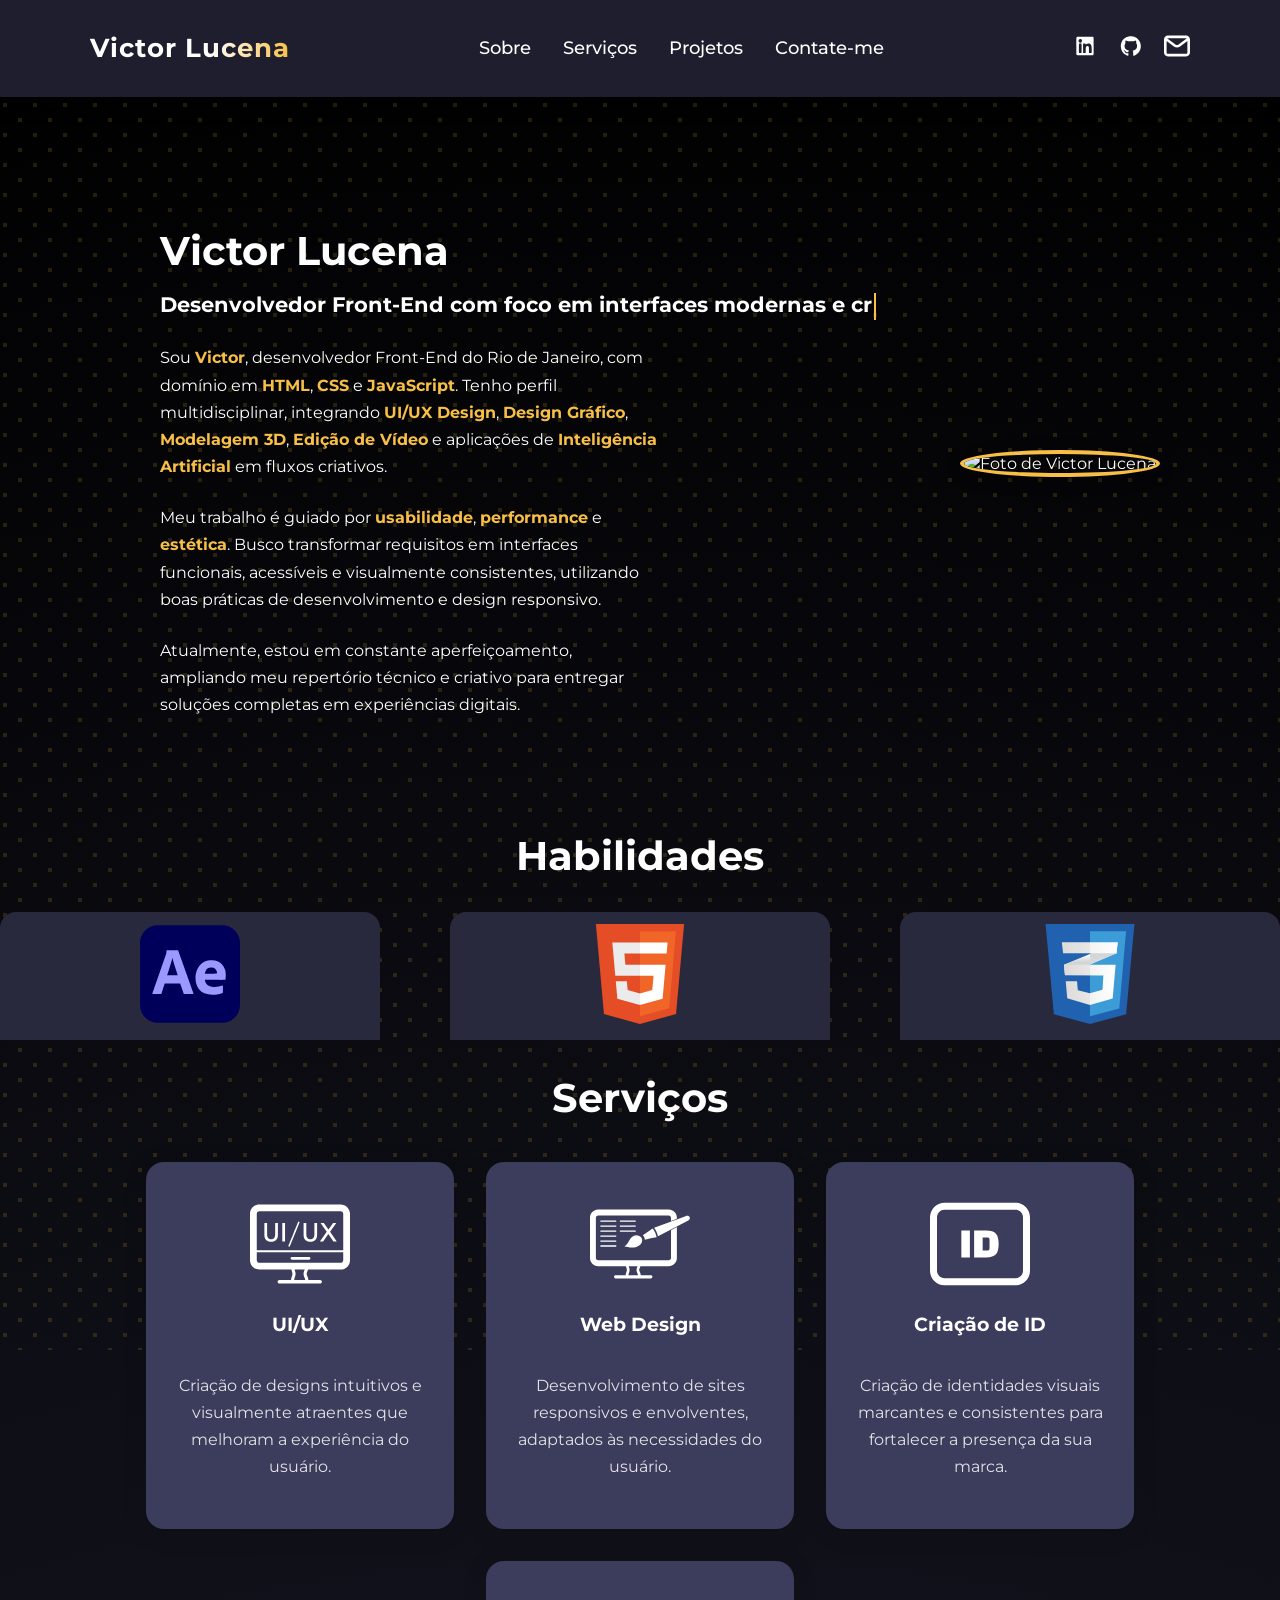
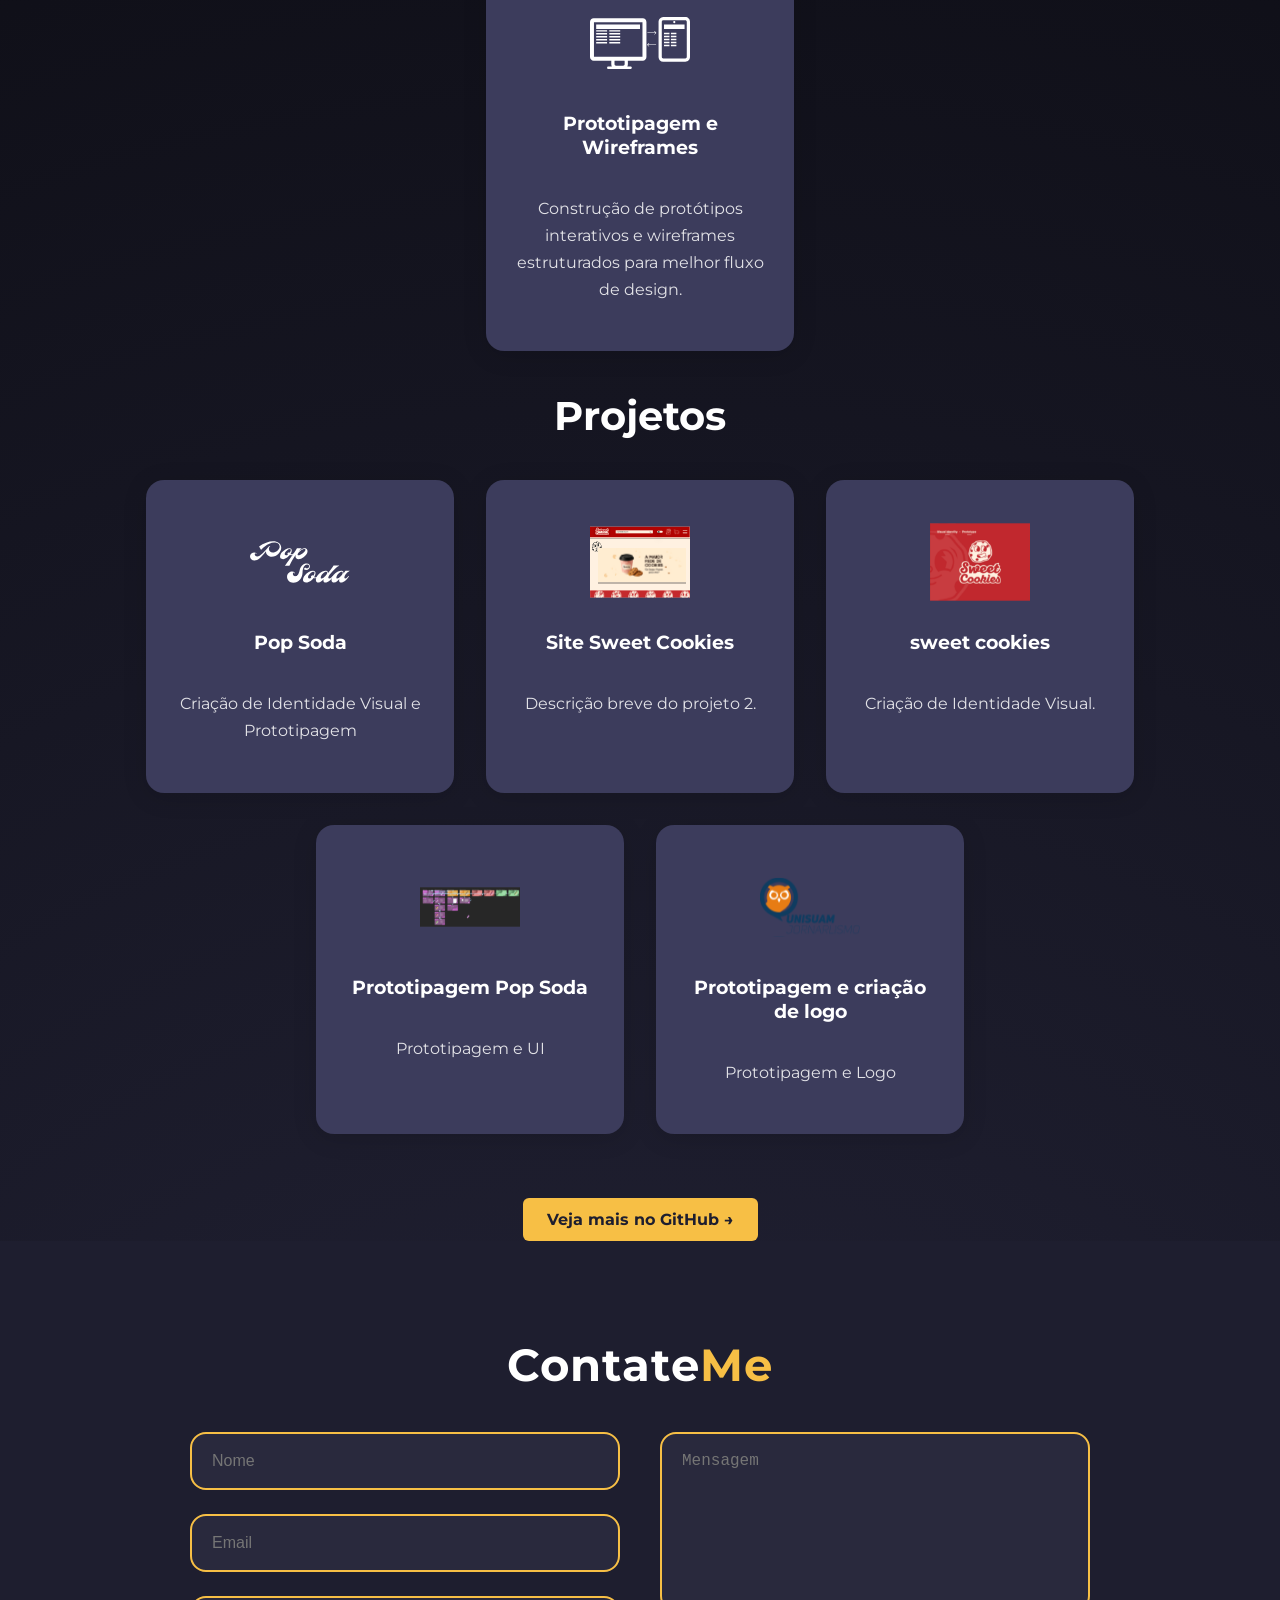
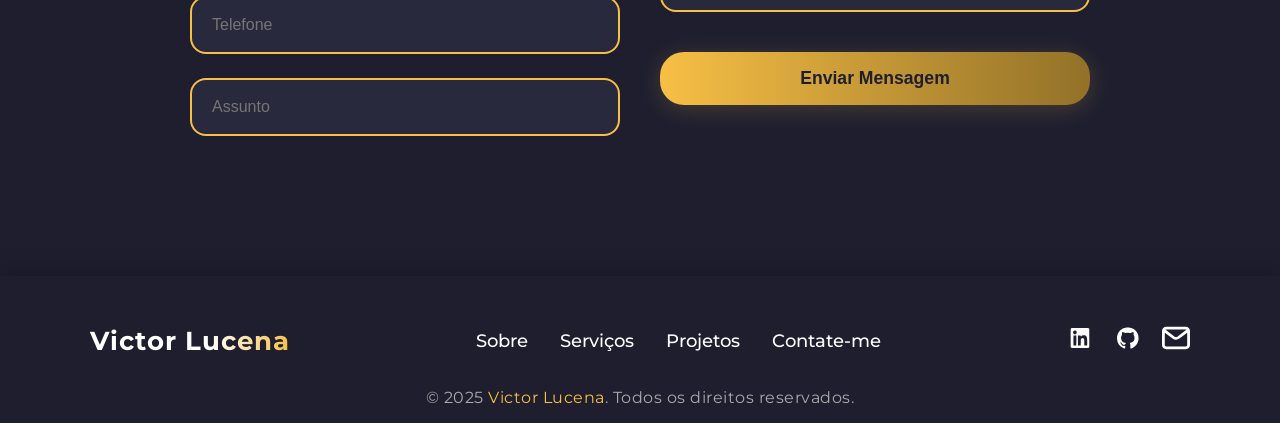
==== index.html @ c68ccd39 "Update index.html" ====
<!DOCTYPE html>
<html lang="pt-br">
<head>
    <meta charset="UTF-8">
    <meta name="viewport" content="width=device-width, initial-scale=1.0">
    <title>Portfólio</title>
    <link rel="stylesheet" href="./Css/style.css">
    <link rel="stylesheet" href="https://cdn.jsdelivr.net/npm/swiper@11/swiper-bundle.min.css"/>
    <script src="./Javascript/script.js" defer></script>
    <link href="https://fonts.googleapis.com/css2?family=Montserrat:wght@400;700&display=swap" rel="stylesheet">
</head>
<body>
    <!-- Header -->
<header class="header">
  <div class="header-container">
    <div class="header-logo">
      <span>Victor Lucena</span>
    </div>
    <nav class="header-nav">
      <a href="#intro">Sobre</a>
      <a href="#servicos">Serviços</a>
      <a href="#projetos">Projetos</a>
      <a href="#contato">Contate-me</a>
    </nav>
    <div class="header-social">
      <a href="https://www.linkedin.com/" target="_blank" aria-label="LinkedIn">
        <img src="./Img/social/linkedin.svg" alt="LinkedIn" />
      </a>
      <a href="https://github.com/" target="_blank" aria-label="GitHub">
        <img src="./Img/social/github.svg" alt="GitHub" />
      </a>
      <a href="mailto:victorlucena34@gmail.com" aria-label="E-mail">
        <img src="./Img/social/email.svg" alt="E-mail" />
      </a>
    </div>
  </div>
</header>
    <center>
    <section id="intro" class="intro">
      <div class="intro-text">
        <h1>Victor Lucena</h1>
        <h2 id="subtitle"><span id="typed"></span><span class="cursor"></span></h2>
        <p>
          Sou <strong>Victor</strong>, desenvolvedor Front-End do Rio de Janeiro, com domínio em <strong>HTML</strong>, <strong>CSS</strong> e <strong>JavaScript</strong>. Tenho perfil multidisciplinar, integrando
          <strong>UI/UX Design</strong>, <strong>Design Gráfico</strong>, <strong>Modelagem 3D</strong>, <strong>Edição de Vídeo</strong> e aplicações de <strong>Inteligência Artificial</strong> em fluxos criativos.
        </p>
        <p>
          Meu trabalho é guiado por <strong>usabilidade</strong>, <strong>performance</strong> e <strong>estética</strong>. Busco transformar requisitos em interfaces funcionais, acessíveis e visualmente consistentes, utilizando
          boas práticas de desenvolvimento e design responsivo.
        </p>
        <p>
          Atualmente, estou em constante aperfeiçoamento, ampliando meu repertório técnico e criativo para entregar soluções completas em experiências digitais.
        </p>
      </div>
      <div class="intro-photo">
        <img src="./Img/Victor.png" alt="Foto de Victor Lucena">
      </div>
    </center>
    <section class="habilidades">
      <center><h1>Habilidades</h1></center>
      <div class="swiper habilidades-swiper">
        <div class="swiper-wrapper">
          <div class="swiper-slide">
            <img src="./Img/swiper/html-icon.svg" alt="HTML" width="100" height="100">
            <p>HTML</p>
          </div>
          <div class="swiper-slide">
            <img src="./Img/swiper/css-icon.svg" alt="CSS" width="100" height="100">
            <p>CSS</p>
          </div>
          <div class="swiper-slide">
            <img src="./Img/swiper/javascript-programming-language-icon.svg" alt="JavaScript" width="100" height="100">
            <p>JavaScript</p>
          </div>
          <div class="swiper-slide">
            <img src="./Img/swiper/adobe-photoshop-icon.svg" alt="Photoshop" width="100" height="100">
            <p>Photoshop</p>
          </div>
          <div class="swiper-slide">
            <img src="./Img/swiper/figma-icon.svg" alt="Figma" width="100" height="100">
            <p>Figma</p>
          </div>
          <div class="swiper-slide">
            <img src="./Img/swiper/adobe-illustrator-icon.svg" alt="Illustrator" width="100" height="100">
            <p>Illustrator</p>
          </div>
          <div class="swiper-slide">
            <img src="./Img/swiper/adobe-after-effects-icon.svg" alt="After Effects" width="100" height="100">
            <p>After Effects</p>
          </div>
        </div>
      </div>
    </section>
    <section id="servicos" class="swiper-servicos">
      <center><h1>Serviços</h1></center>
      <div class="servicos-cards">
        <div class="servico-card">
          <img src="./Img/cards/Union.svg" alt="UI/UX">
          <h3>UI/UX</h3>
          <p>Criação de designs intuitivos e visualmente atraentes que melhoram a experiência do usuário.</p>
        </div>
        <div class="servico-card">
          <img src="./Img/cards/web.svg" alt="Web Design">
          <h3>Web Design</h3>
          <p>Desenvolvimento de sites responsivos e envolventes, adaptados às necessidades do usuário.</p>
        </div>
        <div class="servico-card">
          <img src="./Img/cards/ID.svg" alt="App Design">
          <h3>Criação de ID</h3>
          <p>Criação de identidades visuais marcantes e consistentes para fortalecer a presença da sua marca. </p>
        </div>
        <div class="servico-card">
          <img src="./Img/cards/proto.svg" alt="Prototyping & Wireframing">
          <h3>Prototipagem e Wireframes</h3>
          <p>Construção de protótipos interativos e wireframes estruturados para melhor fluxo de design.</p>
        </div>
      </div>
    </section>

    <section id="projetos" class="projetos">
  <center><h1>Projetos</h1></center>
  <div class="servicos-cards">
    <div class="servico-card" onclick="abrirModal('Pop Soda', './Img/projetos/sodapop.png', 'Projeto de criação de Identidade Visual e Prototipagem para a marca Pop Soda. Mais detalhes sobre o processo criativo, ferramentas utilizadas e resultados.')">
      <img src="./Img/projetos/PopSodaLogo.svg" alt="Pop Soda Logo">
      <h3>Pop Soda</h3>
      <p>Criação de Identidade Visual e Prototipagem</p>
    </div>
    <div class="servico-card" onclick="abrirModal('Site Sweet Cookies', './Img/projetos/site.png','Desenvolvimento do site Sweet Cookies, focado em experiência do usuário e design responsivo. Inclui detalhes sobre o layout, cores e funcionalidades.')">
      <img src="./Img/projetos/sweetsitee.svg" alt="Projeto 2">
      <h3>Site Sweet Cookies</h3>
      <p>Descrição breve do projeto 2.</p>
    </div>
    <div class="servico-card" onclick="abrirModal('Sweet Cookies', './Img/projetos/sweetcookies.png', 'Criação de Identidade Visual para a marca Sweet Cookies, explorando tipografia, paleta de cores e elementos gráficos exclusivos.')">
      <img src="./Img/projetos/sweetcookies 12.svg" alt="Projeto 3">
      <h3>sweet cookies</h3>
      <p>Criação de Identidade Visual.</p>
    </div>
    <div class="servico-card" onclick="abrirModal('Prototipagem Pop Soda', './Img/projetos/prototipagem.png', 'Prototipagem e UI para o projeto Pop Soda, com foco em usabilidade e testes de interface.')">
      <img src="./Img/projetos/prototipagem1.svg" alt="Projeto 4">
      <h3>Prototipagem Pop Soda</h3>
      <p>Prototipagem e UI</p>
    </div>
    <div class="servico-card" onclick="abrirModal('Prototipagem e criação de logo', 'Img/projetos/logouni.svg', 'Prototipagem e criação de logo para o projeto Portal fonte, com foco em usabilidade e logo para a faculdade.')">
      <img src="./Img/projetos/logouni.svg" alt="Projeto 4">
      <h3>Prototipagem e criação de logo</h3>
      <p>Prototipagem e Logo</p>
    </div>
  </div>

</section>
 <center>
    <a href="https://github.com/LucenaVicc" target="_blank" class="veja-mais">Veja mais no GitHub →</a>
  </center>
</section>

<!-- Modal de Detalhes do Projeto -->
<div id="modalProjeto" class="modal" style="display:none;">
  <div class="modal-content">
    <span class="close" onclick="fecharModal()">&times;</span>
    <h2 id="modalTitulo"></h2>
    <img id="modalImg" src="" alt="" style="max-width:100%; margin-bottom: 16px;">
    <p id="modalDescricao"></p>
  </div>
</div>

<!-- Área de Contato -->
<section id="contato" class="contato-section">
  <h1><span style="color:#fff;">Contate</span><span style="color:#F7BF45;">Me</span></h1>

  <form
    class="contato-form"
    id="formContato"
    action="https://formsubmit.co/victorlucena34@gmail.com"
    method="POST"
  >
    <input type="hidden" name="_captcha" value="false">

    <div class="contato-col">
      <input type="text" name="nome" placeholder="Nome" required>
      <input type="email" name="email" placeholder="Email" required>
      <input type="tel" name="telefone" placeholder="Telefone">
      <input type="text" name="assunto" placeholder="Assunto">
    </div>

    <div class="contato-col">
      <textarea name="mensagem" placeholder="Mensagem" required></textarea>
      <button type="submit" id="botaoEnviar">Enviar Mensagem</button>
    </div>

    <!-- Mensagem visual -->
    <p id="mensagemStatus" style="display:none; font-weight:bold; margin-top:10px;"></p>
  </form>
</section>

<script>
  const form = document.getElementById("formContato");
  const botao = document.getElementById("botaoEnviar");
  const status = document.getElementById("mensagemStatus");

  form.addEventListener("submit", function (e) {
    e.preventDefault();

    botao.disabled = true;
    botao.textContent = "Enviando...";

    const data = new FormData(form);

    fetch("https://formsubmit.co/ajax/victorlucena34@gmail.com", {
      method: "POST",
      body: data
    })
    .then(response => {
      if (response.ok) {
        form.reset();
        status.textContent = "✅ Mensagem enviada com sucesso!";
        status.style.color = "#4CAF50"; // verde
      } else {
        status.textContent = "❌ Erro ao enviar. Tente novamente.";
        status.style.color = "red";
      }

      status.style.display = "block";
      botao.textContent = "Enviar Mensagem";
      botao.disabled = false;

      // Oculta depois de 4 segundos
      setTimeout(() => {
        status.style.display = "none";
      }, 4000);
    })
    .catch(error => {
      status.textContent = "❌ Erro de conexão. Tente novamente.";
      status.style.color = "red";
      status.style.display = "block";
      botao.textContent = "Enviar Mensagem";
      botao.disabled = false;

      setTimeout(() => {
        status.style.display = "none";
      }, 4000);
    });
  });
</script>

<!-- Footer -->
<footer class="footer">
  <div class="footer-container">
    <div class="footer-logo">
      <span>Victor Lucena</span>
    </div>
    <nav class="footer-nav">
      <a href="#sobre">Sobre</a>
      <a href="#servicos">Serviços</a>
      <a href="#projetos">Projetos</a>
      <a href="#contato">Contate-me</a>
    </nav>
    <div class="footer-social">
      <a href="https://www.linkedin.com/" target="_blank" aria-label="LinkedIn">
        <img src="./Img/social/linkedin.svg" alt="LinkedIn" />
      </a>
      <a href="https://github.com/" target="_blank" aria-label="GitHub">
        <img src="./Img/social/github.svg" alt="GitHub" />
      </a>
      <a href="mailto:victorlucena34@gmail.com" aria-label="E-mail">
        <img src="./Img/social/email.svg" alt="E-mail" />
      </a>
    </div>
  </div>
  <div class="footer-copy">
    &copy; 2025 <span style="color:#F7BF45;">Victor Lucena</span>. Todos os direitos reservados.
  </div>
</footer>

<script src="https://cdn.jsdelivr.net/npm/swiper@11/swiper-bundle.min.js"></script>
<script src="./Javascript/script.js"></script>
</body>
</html>
---- Css/style.css ----
body {
  margin: 0;
  font-family: 'Montserrat', Arial, sans-serif;
  color: #fff;
  background: radial-gradient(circle at bottom, #1E1E2F 20%, #000000 100%);

}
body::before {
  content: "";
  position: fixed;
  top: -50%;
  left: -50%;
  width: 200%;
  height: 200%;
  background:
    radial-gradient(circle, #F7BF45 10%, transparent 11%) 0 0,
    radial-gradient(circle, #F7BF45 10%, transparent 11%) 15px 15px;
  background-size: 30px 30px;
  opacity: 0.15;
  animation: halftoneMove 2s linear infinite;
  pointer-events: 100%;
  z-index: -5;
}

@keyframes halftoneMove {
  0% {
    background-position: 0 0, 15px 15px;
  }
  100% {
    background-position: 30px 30px, 45px 45px;
  }
}



/* Header */
.header {
  background: #1E1E2F 10%;
  color: #fff;
  padding: 32px 0 34px 0;
  box-shadow: 0 2px 24px #0004;
  font-family: inherit;
  position: sticky;
  top: 0;
  z-index: 100;
}

.header-container {
  max-width: 1100px;
  margin: 0 auto;
  display: flex;
  flex-wrap: wrap;
  align-items: center;
  justify-content: space-between;
  gap: 30px;
  padding: 0 32px;
}

.header-logo span {
  font-size: 1.6rem;
  font-weight: bold;
  letter-spacing: 1px;
  background: linear-gradient(90deg, #fff 60%, #F7BF45 100%);
  -webkit-background-clip: text;
  -webkit-text-fill-color: transparent;
  background-clip: text;
}

.header-nav {
  display: flex;
  gap: 32px;
}

.header-nav a {
  color: #fff;
  text-decoration: none;
  font-size: 1.1rem;
  font-weight: 500;
  transition: color 0.2s;
  position: relative;

}

.header-nav a::after {
  content: '';
  display: block;
  height: 2px;
  width: 0;
  background: #F7BF45;
  transition: width 0.3s;
  position: absolute;
  left: 0;
  bottom: -4px;
}

.header-nav a:hover {
  color: #F7BF45;
}

.header-nav a:hover::after {
  width: 100%;
}

.header-social {
  display: flex;
  gap: 20px;
}

.header-social a img {
  width: 26px;
  height: 26px;
  filter: grayscale(1) brightness(1.5);
  transition: filter 0.2s, transform 0.2s;
}

.header-social a:hover img {
  filter: none;
  transform: scale(1.15);
}

@media (max-width: 700px) {
  .header-container {
    flex-direction: column;
    gap: 18px;
    padding: 0 8px;
  }
  .header-nav {
    gap: 18px;
  }
}

/* NAVBAR */
.navbar {
  display: flex;
  align-items: center;
  justify-content: space-between;
  background: #29293D;
  padding: 16px 32px;
  z-index: 1000;
  box-shadow: 0 2px 4px rgba(0, 0, 0, 0.1);
}

.navbar-logo {
color: #fff;
font-size: 1.5rem;
text-decoration: none;
font-weight: bold;
}

.navbar-links a {
color: #fff;
text-decoration: none;
margin-left: 24px;
font-size: 1rem;
}
/* texto intro */
.intro {
  display: flex;
  align-items: center;
  max-width: 1000px;
  margin: 4rem 0 4rem 0;
  padding: 2rem 0 2rem 40px;
  color: #ffffff;
  text-align: left;
  gap: 200px; /* Aumente o valor para mais distância */ /* Se quiser a imagem à esquerda */
}

.intro-text {
  flex: 2 1 0;
  min-width: 0;
}



@media (max-width: 900px) {
  .intro {
    flex-direction: column;
    align-items: flex-start;
    gap: 24px;
  }
  .intro-photo img {
    width: 180px;
    height: 180px;
  }
}

h1 {
  font-size: 2.5rem;
  margin-bottom: 0.2rem;

}

h2 {
  font-size: 1.3rem;
  color: #ffffff;
  height: auto;
  min-width: 100%;
  white-space: nowrap;
}

p {
  margin-top: 1.5rem;
  line-height: 1.7;
}

strong {
  color: #F7BF45;
}

/* Animação do cursor piscando */
.cursor {
  display: inline-block;
  width: 2px;
  height: 1.3em;
  background: #F7BF45;
  margin-left: 2px;
  animation: blinkCursor 0.7s infinite;
  vertical-align: middle;
  border: none;
}

@keyframes cursor {
  0%, 100% {
    border-color: #F7BF45;
  }
  50% {
    border-color: transparent;
  }
}

/* foto */
.foto {
  display: flex;
  justify-content: center;
  margin-top: 2rem;

}

.intro-photo {
  flex: 0 0 right;
  margin-left: 100px;
  padding: 1000;
}

.intro-photo img {
  width: 400px;
  height: 400px;
  border-radius: 50%;
  border: 4px solid #F7BF45;
  box-shadow: 0 4px 16px rgba(0,0,0,0.3);

}
/* Habilidades Swiper */
.habilidades-swiper {
  height: 10vw;
  width: 100vw;
  margin: 0;
  max-width: none;
  border-radius: 0;
  padding: 0;
}
.swiper-slide {
  background: #29293D;
  color: #ffffff;
  font-size: 1.2rem;
  display: flex;
  flex-direction: column;
  align-items: center;
  justify-content: center;
  border-radius: 16px;
  height: 180px;
  width: 180px;
  gap: 20px;
  box-sizing: 100px;
}

.swiper-slide img {
  display: block;
  margin: 0 auto;
  max-width: 120px;
  max-height: 120px;
}

.swiper-slide p {
  margin: 0;
  font-size: 1.3rem;
  text-align: center;
}

/* Centraliza conteúdo dos slides do Swiper */
.habilidades-swiper .swiper-slide {
  display: flex;
  flex-direction: column;
  align-items: center;
  justify-content: center;
  text-align: center;
  width: 180px;
  height: 180px;
  gap: 20px;
}

.swiper-wrapper {
  transition-timing-function: linear !important;
}

.habilidades h1 {
  text-align: center;
  color: #ffffff;
  font-size: 2.5rem;
  margin-bottom: 2rem;
}

/* Cards de serviços */
.servicos-cards {
  display: flex;
  gap: 32px;
  justify-content: center;
  align-items: stretch;
  margin: 40px 0;
  flex-wrap: wrap;
  cursor: pointer;
}

.servico-card  {
  background: #3C3C5C;
  color: #fff;
  border-radius: 18px;
  padding: 32px 24px;
  width: 260px;
  box-shadow: 0 4px 24px #0002;
  text-align: center;
  transition: background 0.3s, transform 0.3s;
  display: flex;
  flex-direction: column;
  align-items: center;
}

.servico-card img {
  width: 100px;
  height: 100px;
  margin-bottom: 18px;
}

.servico-card h3 {
  margin: 0 0 12px 0;
  font-size: 1.2em;
  font-weight: bold;
}

.servico-card p {
  font-size: 1em;
  opacity: 0.85;
}

.servico-card:hover {
  background: linear-gradient(135deg, #F7BF45 0%, #927128 100%);
  transform: translateY(-8px) scale(1.04);
}

@media (max-width: 900px) {
  .servicos-cards {
    flex-direction: column;
    align-items: center;
  }
}

.swiper-servicos h1 {
  color: #ffffff;
}

.projetos h1 {
  color: #ffffff;
}

/* Modal */
.modal {
  display: none;
  position: fixed;
  z-index: 9999;
  left: 0;
  top: 0;
  width: 100%;
  height: 100%;
  overflow: auto;
  background: rgba(0,0,0,0.6);

}

.modal-content {
  background: #3C3C5C;
  margin: 5% auto;
  padding: 24px;
  border-radius: 8px;
  width: 90%;
  max-width: 500px;
  position: relative;
  text-align: center;
  transform: scale(0.8) rotateY(30deg);
  opacity: 0;
  transition:
    transform 0.5s cubic-bezier(.25,.8,.25,1),
    opacity 0.5s cubic-bezier(.25,.8,.25,1);
}

.modal.show .modal-content {
  transform: scale(1) rotateY(0deg);
  opacity: 1;

}

.close {
  color: #aaa;
  position: absolute;
  top: 12px;
  right: 20px;
  font-size: 28px;
  font-weight: bold;
  cursor: pointer;
}

.close:hover {
  color: #333;
}

.servico-card {
  color: #fff;

}

/* Área de Contato */
.contato-section {
  background: #1E1E2F;
  padding: 60px 0 80px 0;
  text-align: center;
}

.contato-section h1 {
  font-size: 2.8rem;
  margin-bottom: 2.5rem;
  font-weight: bold;
  letter-spacing: 1px;
}

.contato-form {
  display: flex;
  justify-content: center;
  gap: 40px;
  max-width: 900px;
  margin: 0 auto;
  flex-wrap: wrap;
}

.contato-col {
  display: flex;
  flex-direction: column;
  gap: 24px;
  flex: 1 1 320px;
}

.contato-form input,
.contato-form textarea {
  background: #29293D;
  border: 2px solid #F7BF45;
  color: #fff;
  border-radius: 16px;
  padding: 18px 20px;
  font-size: 1rem;
  outline: none;
  transition: border 0.3s, box-shadow 0.3s;
  resize: none;
}

.contato-form input:focus,
.contato-form textarea:focus {
  border-color: #fff;
  box-shadow: 0 0 0 2px #F7BF4533;
}

.contato-form textarea {
  min-height: 140px;
  max-width: 100%;
}

.contato-form button {
  margin-top: 16px;
  background: linear-gradient(90deg, #F7BF45 0%, #927128 100%);
  color: #1E1E2F;
  border: none;
  border-radius: 24px;
  padding: 16px 0;
  font-size: 1.1rem;
  font-weight: bold;
  cursor: pointer;
  box-shadow: 0 4px 24px #F7BF4533;
  transition: background 0.3s, color 0.3s, box-shadow 0.3s;
  width: 100%;
}

.contato-form button:hover {
  background: #F7BF45;
  color: #29293D;
  box-shadow: 0 6px 32px #F7BF4566;
}

@media (max-width: 900px) {
  .contato-form {
    flex-direction: column;
    gap: 24px;
  }
}

/* Footer */
.footer {
  background: #1E1E2F;
  color: #fff;
  padding: 48px 0 16px 0;
  margin-top: 60px;
  font-family: inherit;
  box-shadow: 0 -2px 24px #0004;
}

.footer-container {
  max-width: 1100px;
  margin: 0 auto;
  display: flex;
  flex-wrap: wrap;
  align-items: center;
  justify-content: space-between;
  gap: 32px;
  padding: 0 32px;
}

.footer-logo span {
  font-size: 1.6rem;
  font-weight: bold;
  letter-spacing: 1px;
  background: linear-gradient(90deg, #fff 60%, #F7BF45 100%);
  -webkit-background-clip: text;
  -webkit-text-fill-color: transparent;
  background-clip: text;
}

.footer-nav {
  display: flex;
  gap: 32px;
}

.footer-nav a {
  color: #fff;
  text-decoration: none;
  font-size: 1.1rem;
  font-weight: 500;
  transition: color 0.2s;
  position: relative;
}

.footer-nav a::after {
  content: '';
  display: block;
  height: 2px;
  width: 0;
  background: #F7BF45;
  transition: width 0.3s;
  position: absolute;
  left: 0;
  bottom: -4px;
}

.footer-nav a:hover {
  color: #F7BF45;
}

.footer-nav a:hover::after {
  width: 100%;
}

.footer-social {
  display: flex;
  gap: 20px;
}

.footer-social a img {
  width: 28px;
  height: 28px;
  filter: grayscale(1) brightness(1.5);
  transition: filter 0.2s, transform 0.2s;
}

.footer-social a:hover img {
  filter: none;
  transform: scale(1.15);
}

.footer-copy {
  text-align: center;
  color: #aaa;
  font-size: 1rem;
  margin-top: 32px;
  letter-spacing: 0.5px;
}

@media (max-width: 700px) {
  .footer-container {
    flex-direction: column;
    gap: 18px;
    padding: 0 8px;
  }
  .footer-nav {
    gap: 18px;
  }
}

html {
  scroll-behavior: smooth;
}

.texto-card {
  color: white;
}

.veja-mais {
  display: inline-block;
  margin-top: 24px;
  background: #F7BF45;
  color: #1E1E2F;
  padding: 12px 24px;
  border-radius: 6px;
  font-weight: bold;
  text-decoration: none;

}

.veja-mais:hover {
   background: linear-gradient(10deg, #96701d 10%, #F7BF45 100%);
}

@media (max-width: 480px) {
  body {
    font-size: 15px;
    padding: 0 8px;
  }

  .intro {
    flex-direction: column;
    gap: 24px;
    padding: 0;
    margin: 2rem 0;
  }

  .intro h1 {
    font-size: 2rem;
  }

  .intro h2 {
    font-size: 1rem;
    white-space: normal;
  }

  .intro-photo img {
    width: 160px;
    height: 160px;
    margin: 0 auto;
  }

  .header-container,
  .footer-container {
    padding: 0 16px;
    flex-direction: column;
    text-align: center;
  }

  .header-nav,
  .footer-nav {
    flex-wrap: wrap;
    justify-content: center;
    gap: 12px;
  }

  .header-social,
  .footer-social {
    justify-content: center;
  }

  .servicos-cards {
    flex-direction: column;
    gap: 24px;
    padding: 0 16px;
  }

  .servico-card {
    width: 90%;
  }

  .swiper-slide {
    width: 140px;
    height: 140px;
  }

  .swiper-slide img {
    max-width: 80px;
    max-height: 80px;
  }

  .habilidades h1,
  .projetos h1,
  .swiper-servicos h1 {
    font-size: 2rem;
  }

  .contato-section h1 {
    font-size: 2.2rem;
  }

  .contato-form {
    padding: 0 16px;
  }

  .modal-content {
    width: 95%;
    padding: 16px;
  }

  .veja-mais {
    padding: 10px 20px;
    font-size: 0.9rem;
  }
}
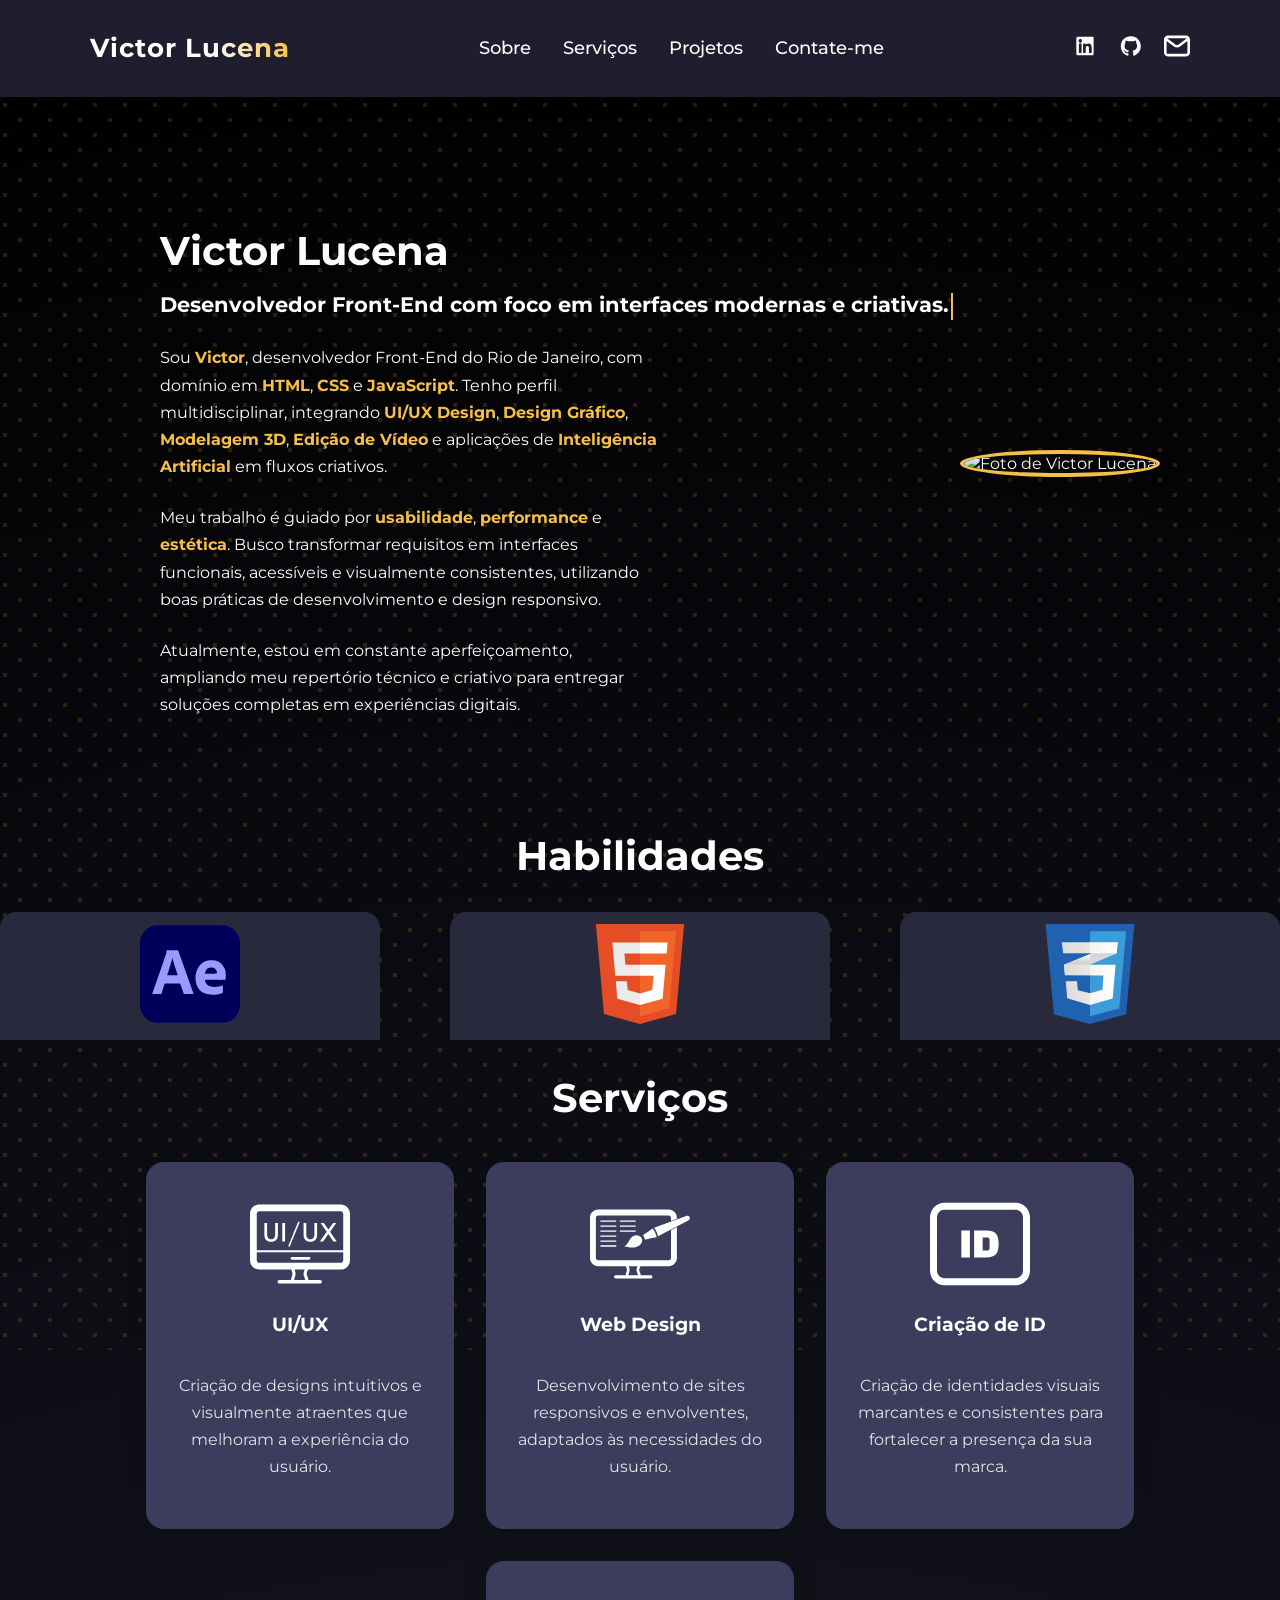
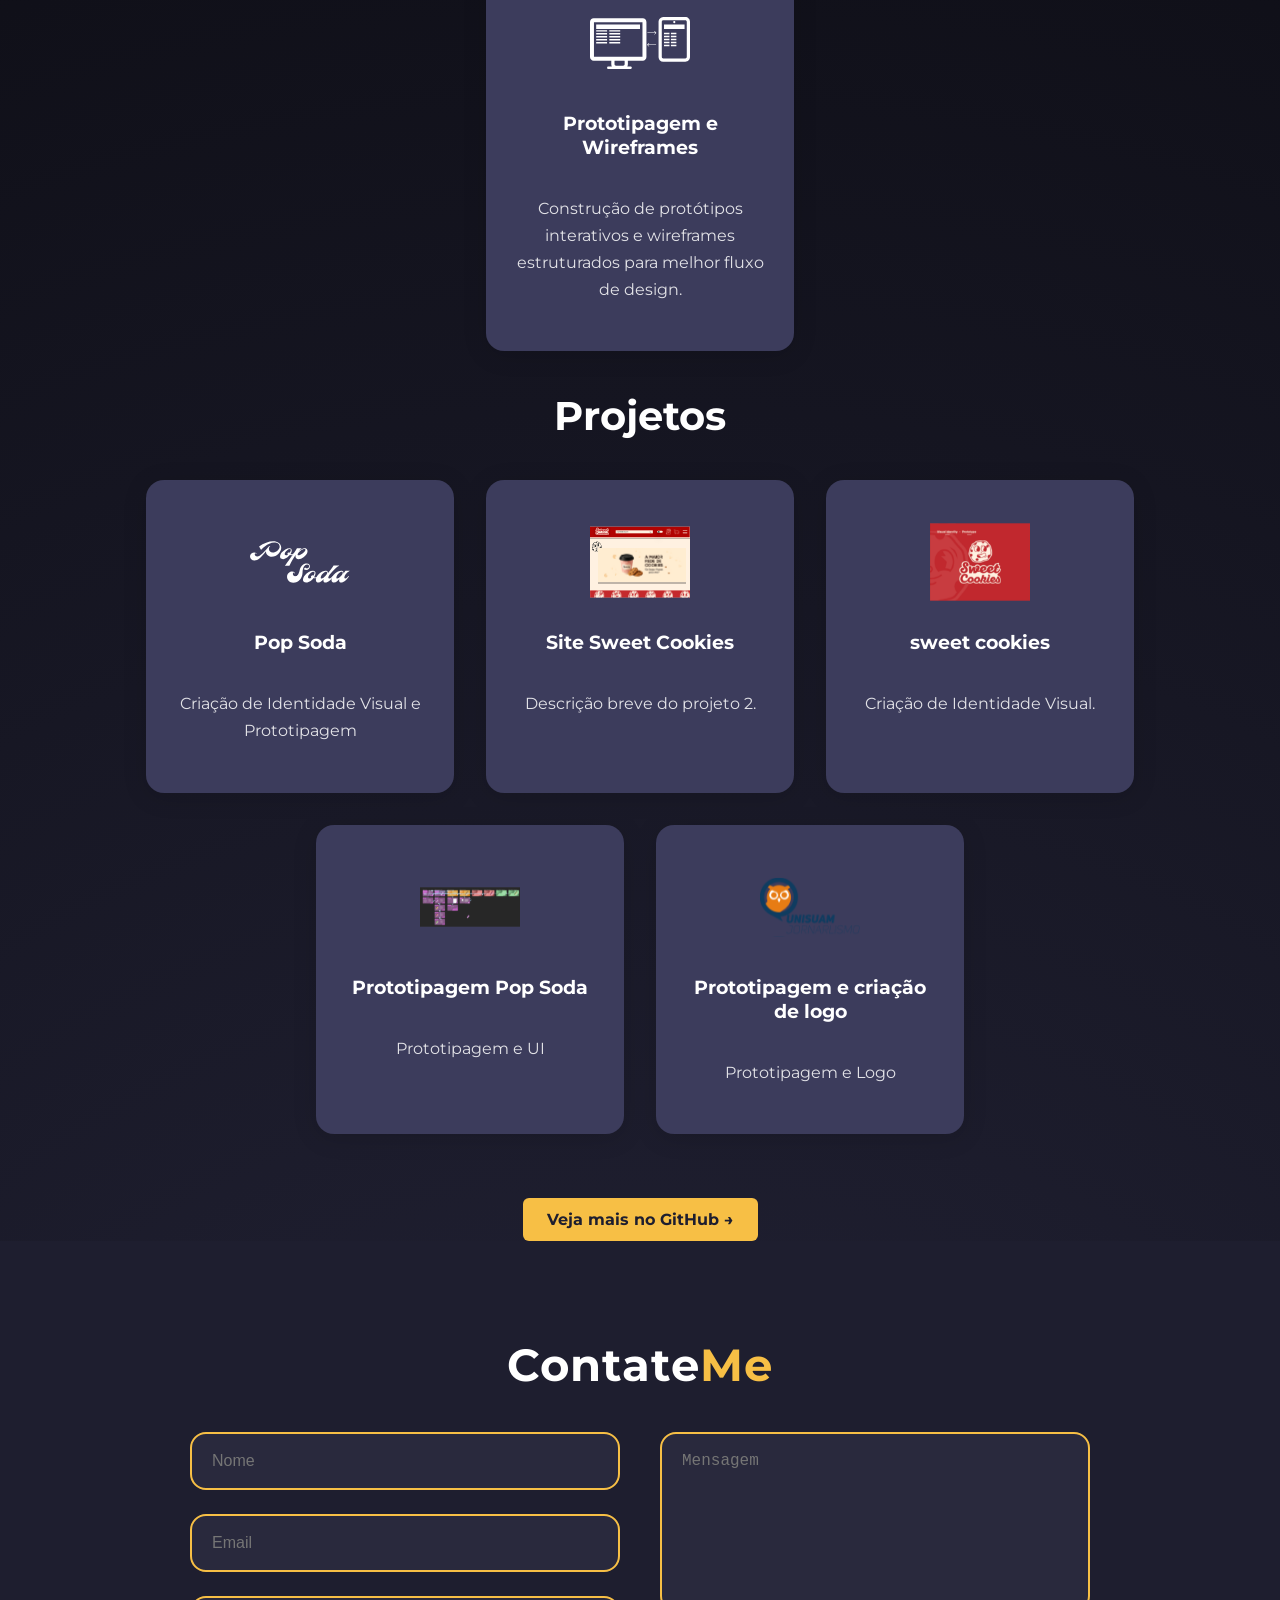
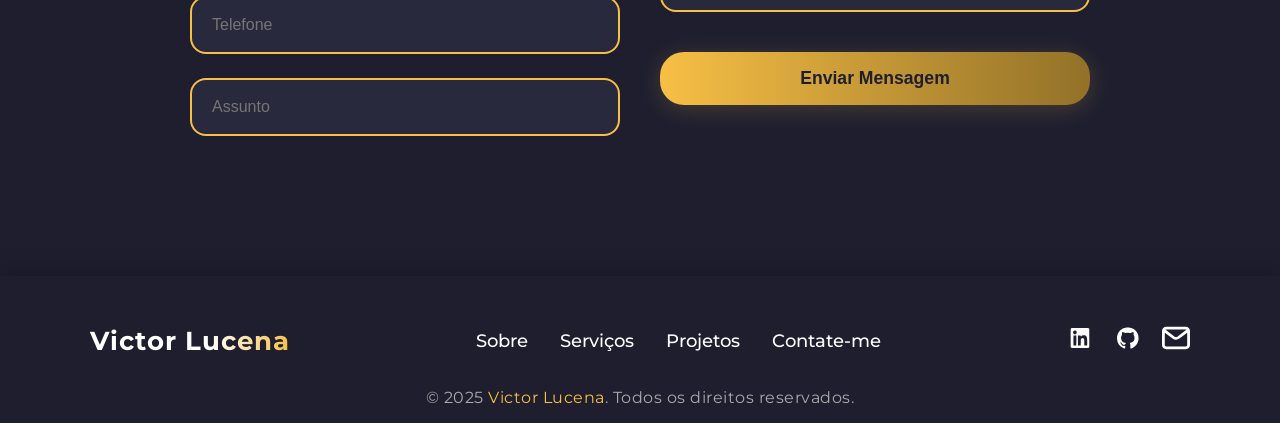
==== commit c6c01595: "Update index.html" ====
--- a/index.html
+++ b/index.html
@@ -140,7 +140,7 @@
       <h3>Prototipagem Pop Soda</h3>
       <p>Prototipagem e UI</p>
     </div>
-    <div class="servico-card" onclick="abrirModal('Prototipagem e criação de logo', 'Img/projetos/logouni.svg', 'Prototipagem e criação de logo para o projeto Portal fonte, com foco em usabilidade e logo para a faculdade.')">
+    <div class="servico-card" onclick="abrirModal('Prototipagem e criação de logo', 'Img/projetos/portalfonte.png', 'Prototipagem e criação de logo para o projeto Portal fonte, com foco em usabilidade e logo para a faculdade.')">
       <img src="./Img/projetos/logouni.svg" alt="Projeto 4">
       <h3>Prototipagem e criação de logo</h3>
       <p>Prototipagem e Logo</p>
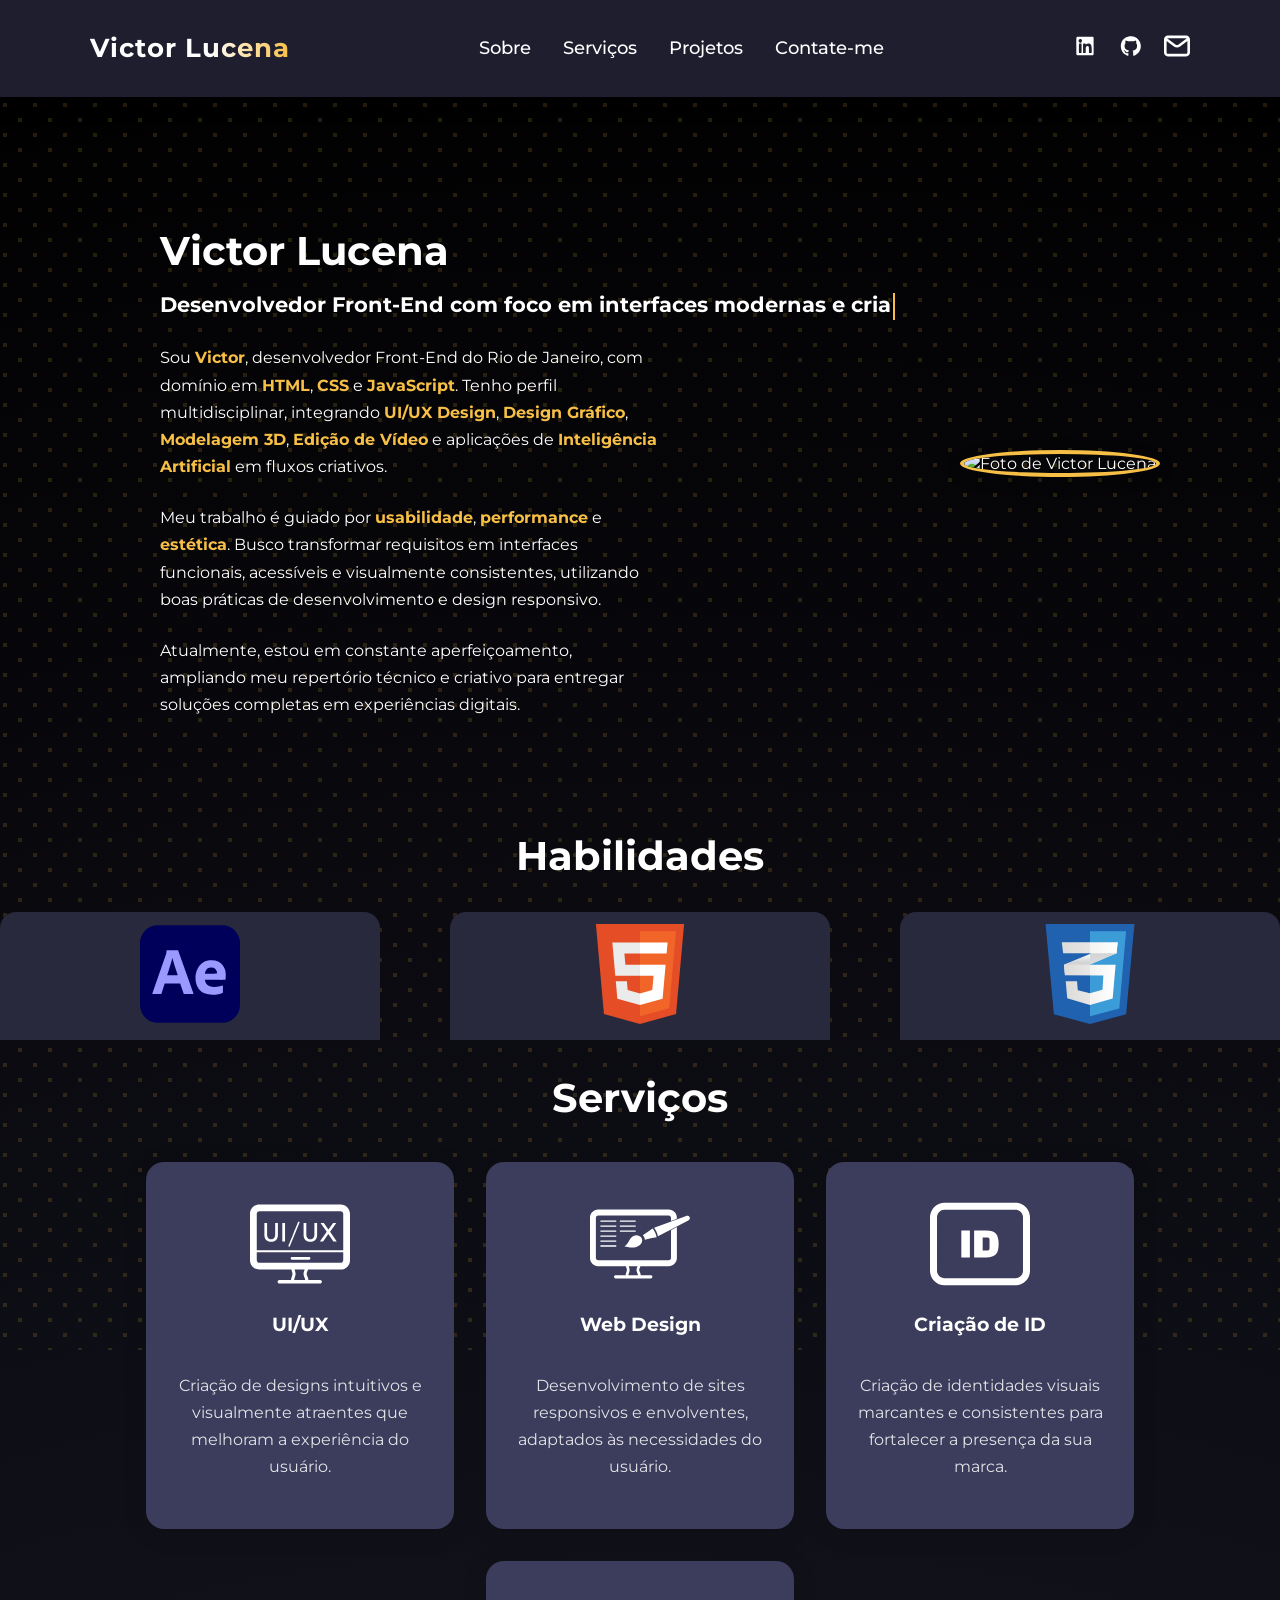
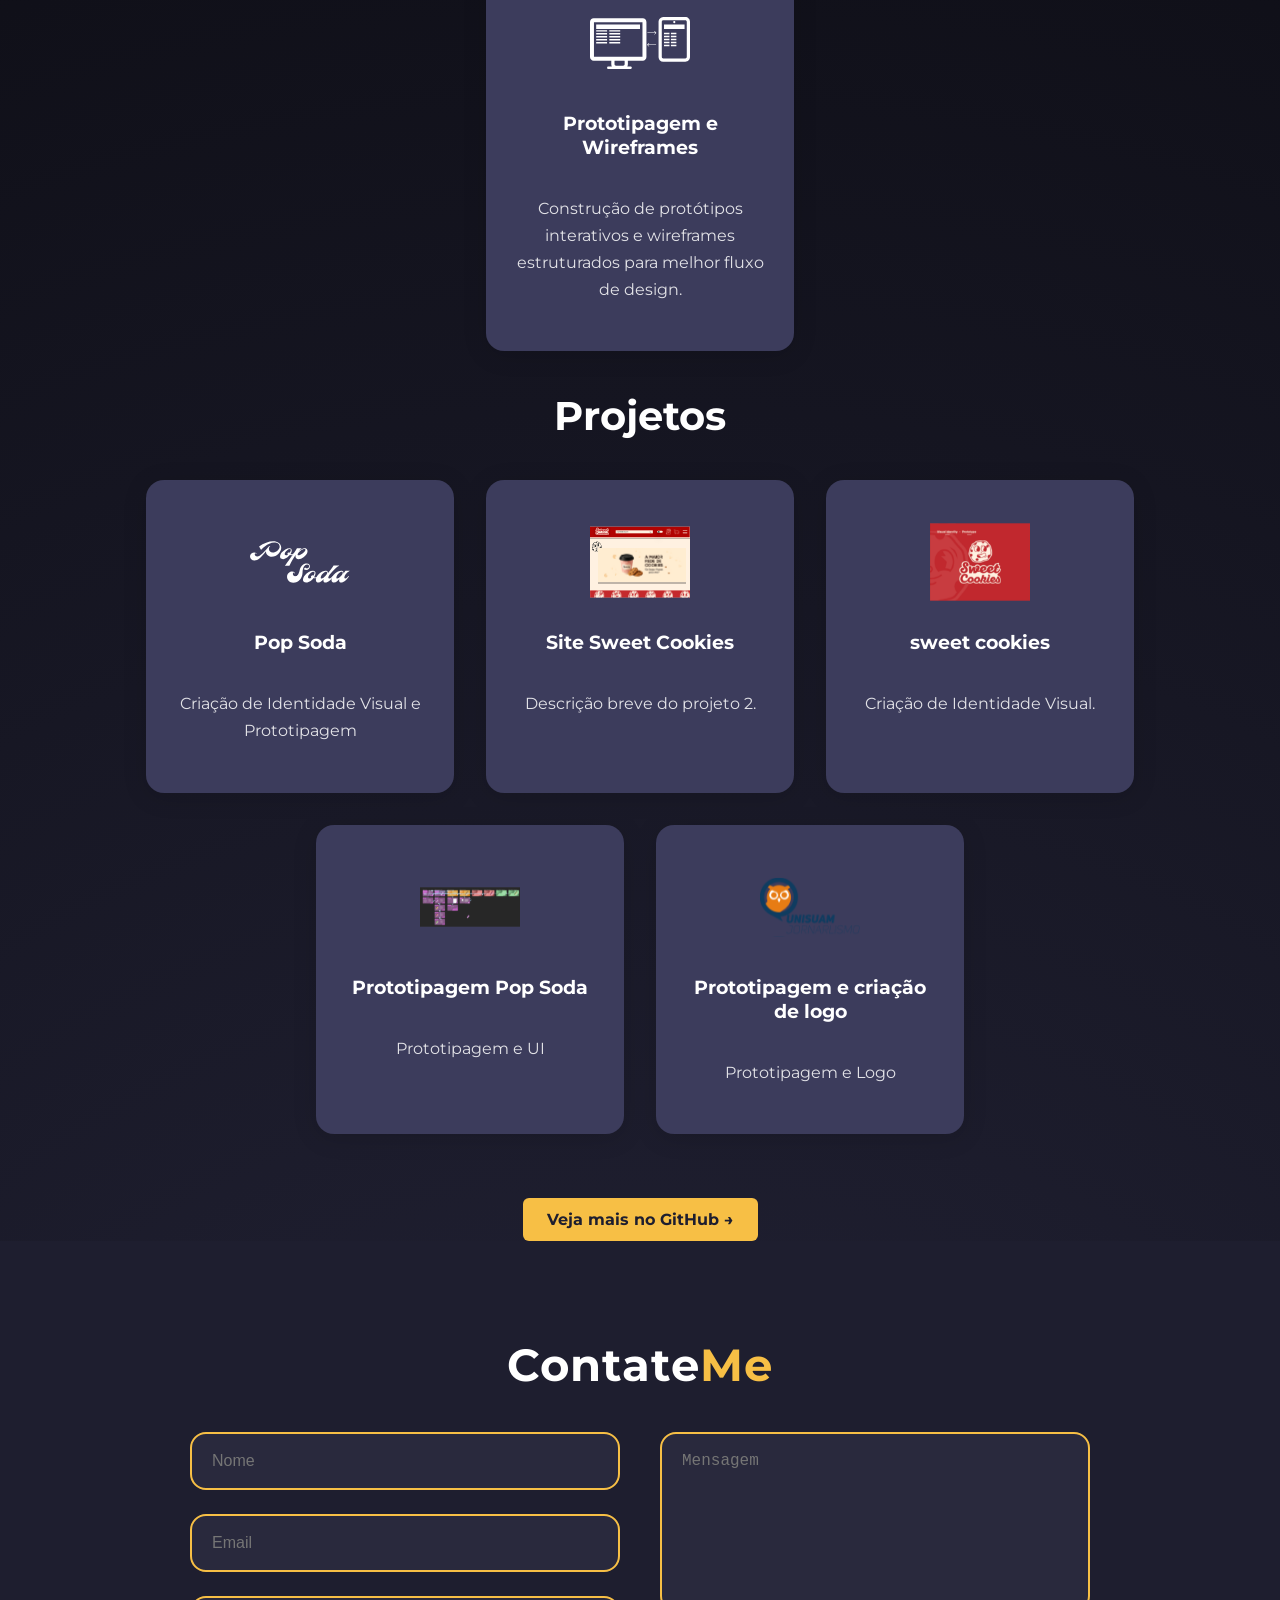
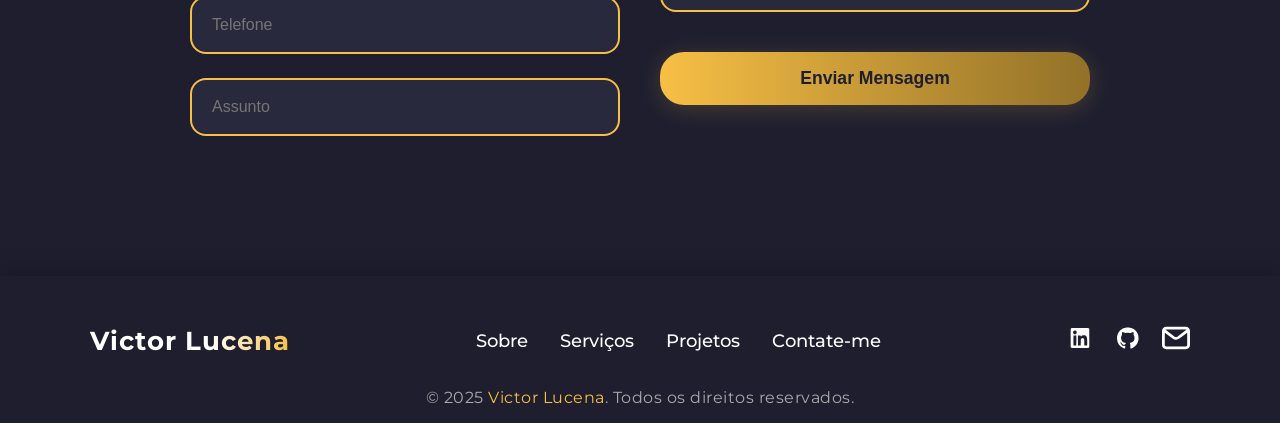
==== commit 8f0e596c: "Update index.html" ====
--- a/index.html
+++ b/index.html
@@ -3,6 +3,7 @@
 <head>
     <meta charset="UTF-8">
     <meta name="viewport" content="width=device-width, initial-scale=1.0">
+    <link rel="icon" href="./img/projetos/favicon-32x32.png" type="image/png">
     <title>Portfólio</title>
     <link rel="stylesheet" href="./Css/style.css">
     <link rel="stylesheet" href="https://cdn.jsdelivr.net/npm/swiper@11/swiper-bundle.min.css"/>
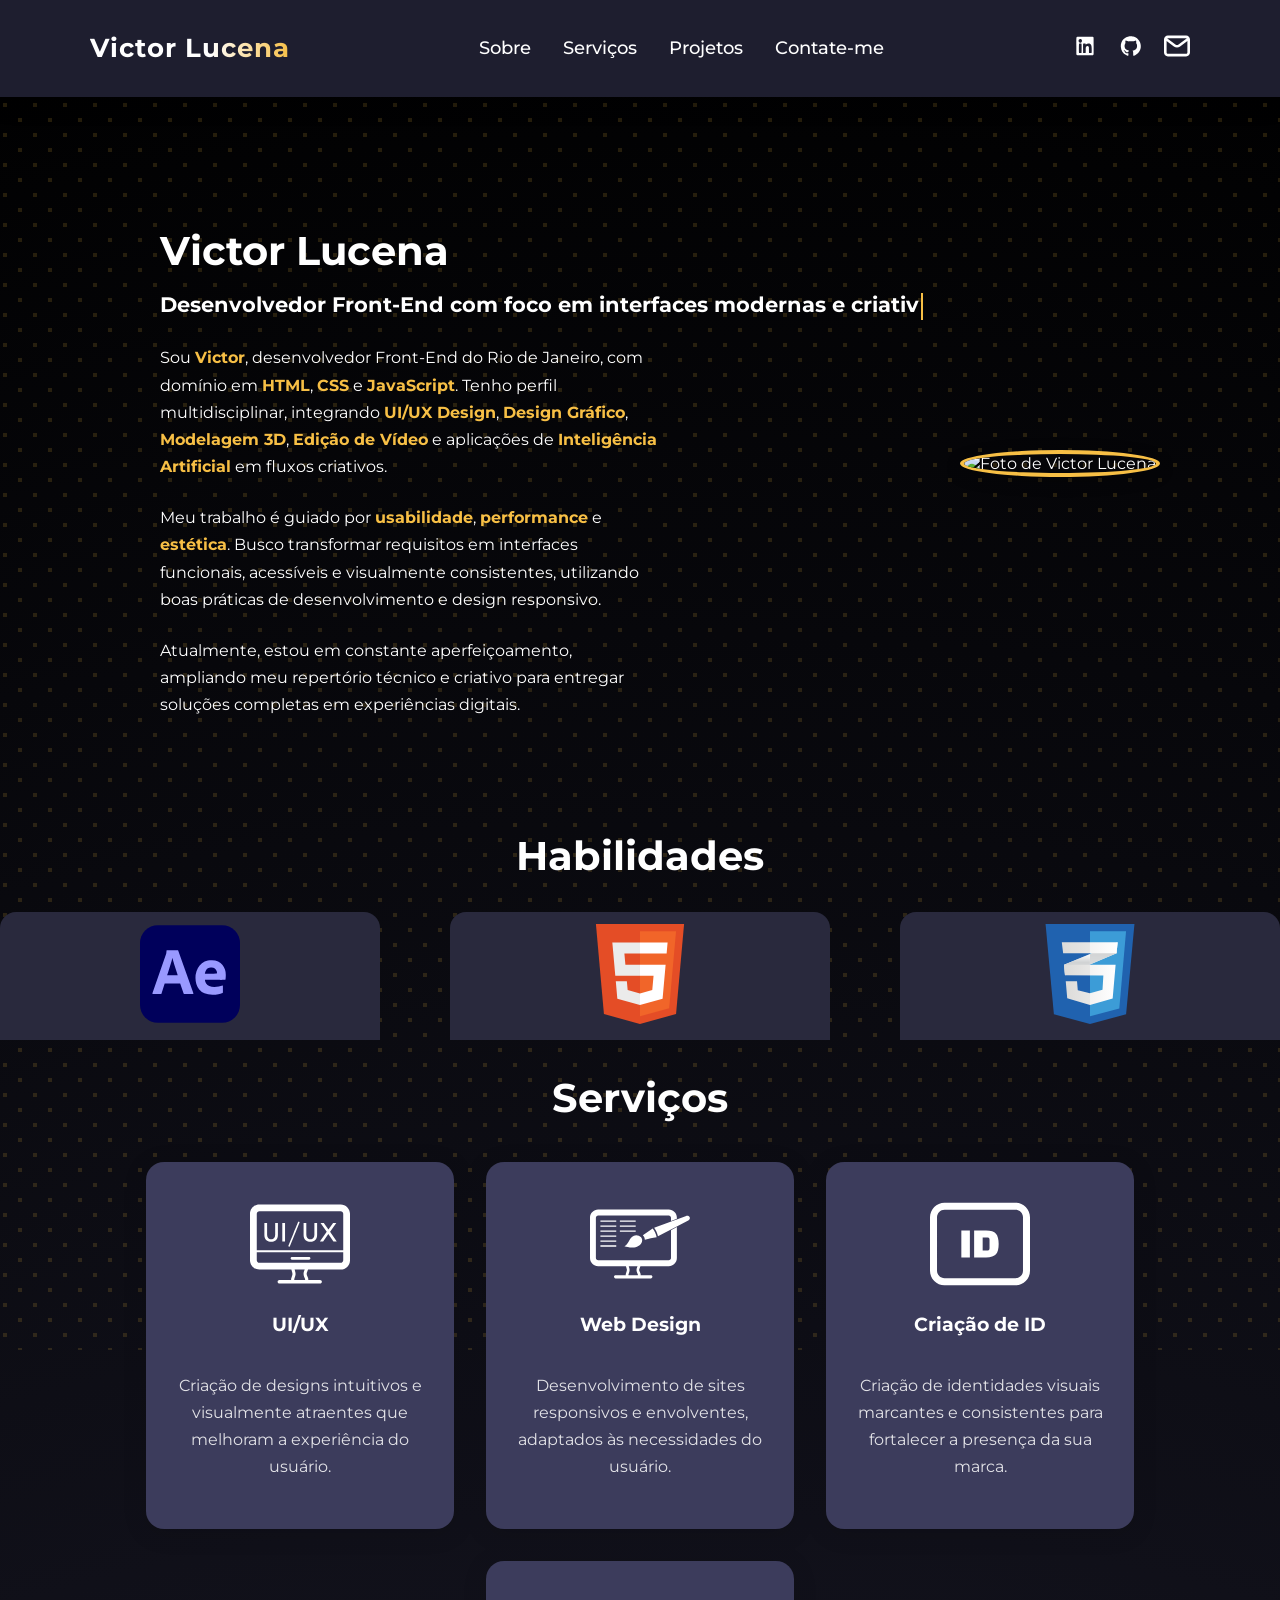
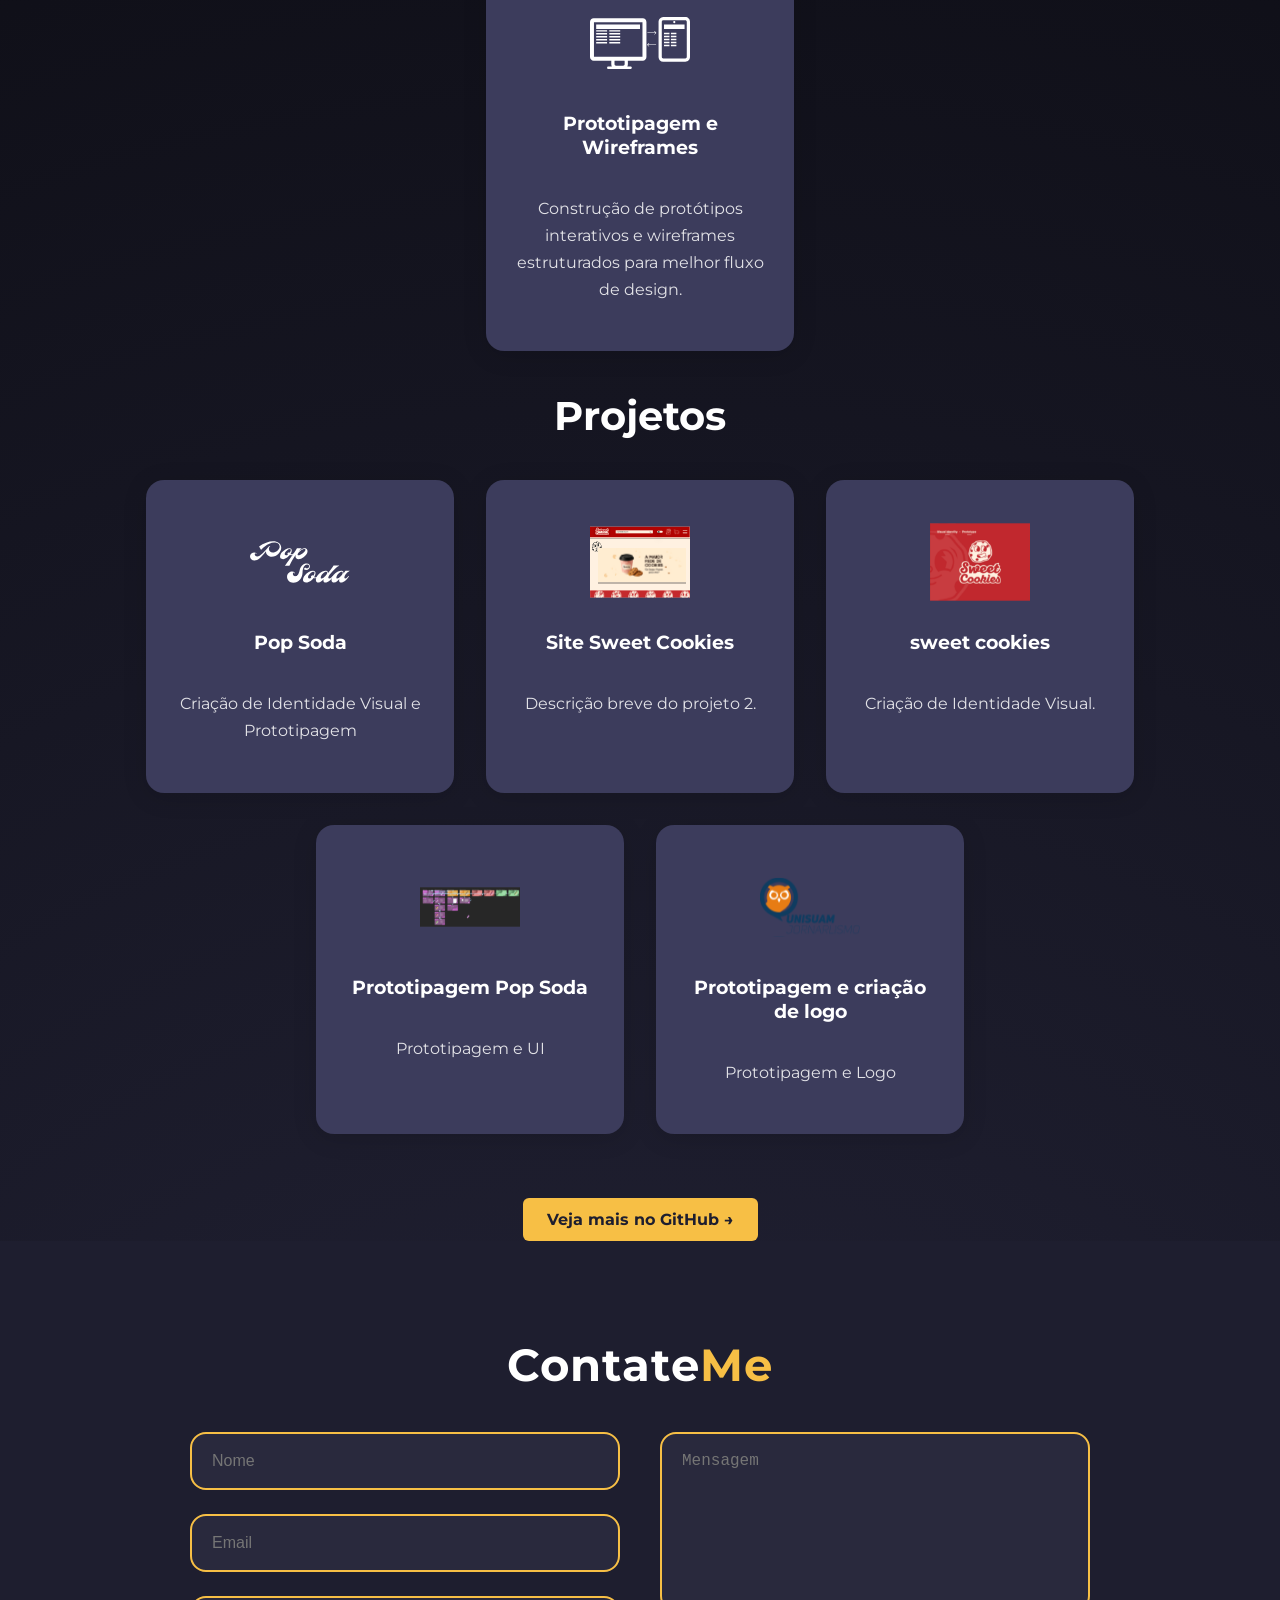
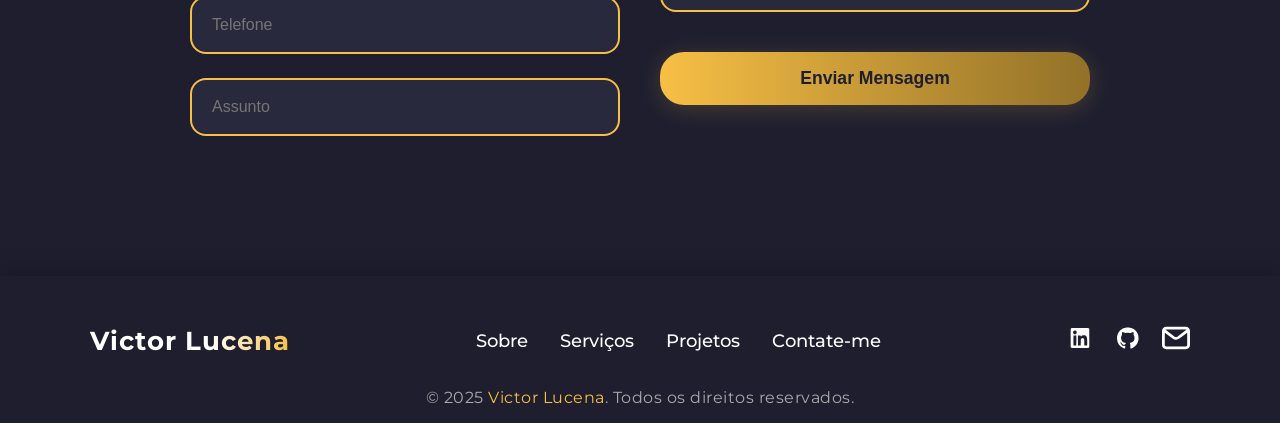
==== commit 24d3b0db: "Update index.html" ====
--- a/index.html
+++ b/index.html
@@ -3,7 +3,7 @@
 <head>
     <meta charset="UTF-8">
     <meta name="viewport" content="width=device-width, initial-scale=1.0">
-    <link rel="icon" href="./img/projetos/favicon-32x32.png" type="image/png">
+    <link rel="icon" href="./img/projetos/favicon-32x32.png">
     <title>Portfólio</title>
     <link rel="stylesheet" href="./Css/style.css">
     <link rel="stylesheet" href="https://cdn.jsdelivr.net/npm/swiper@11/swiper-bundle.min.css"/>
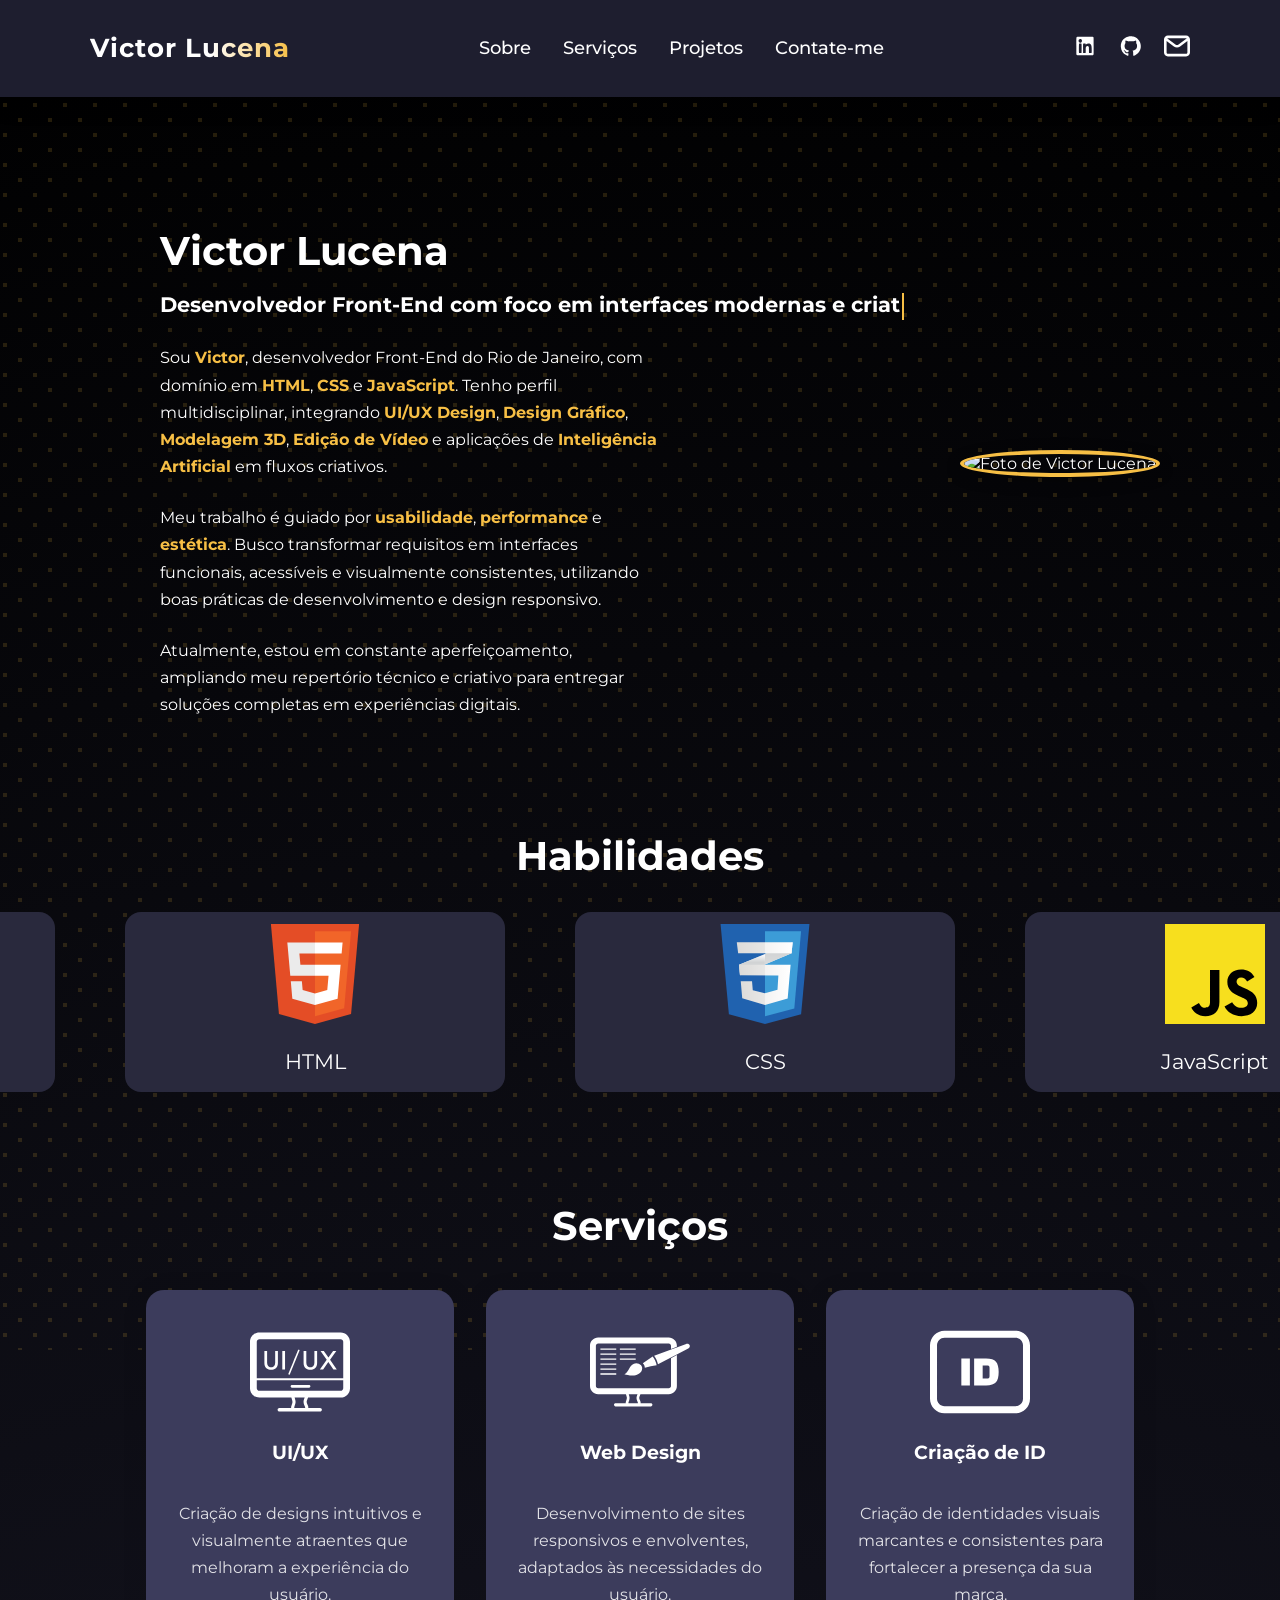
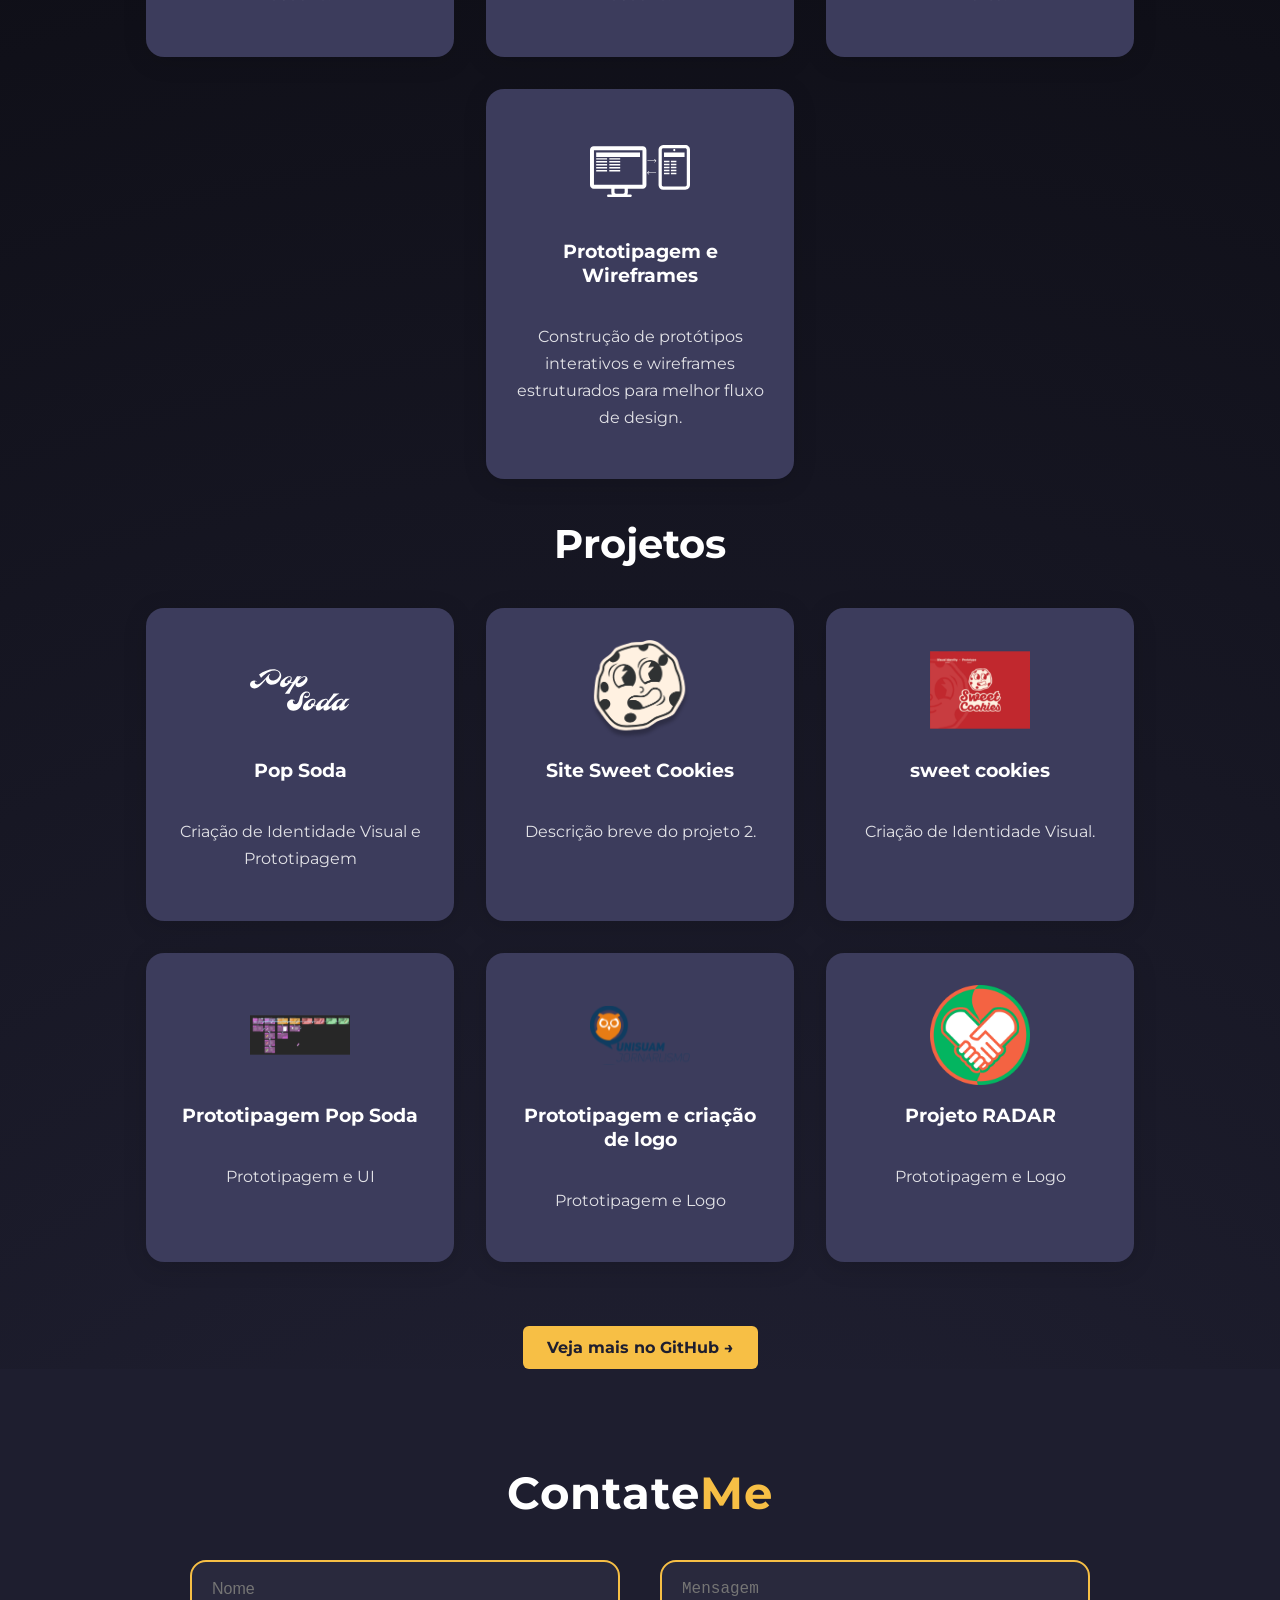
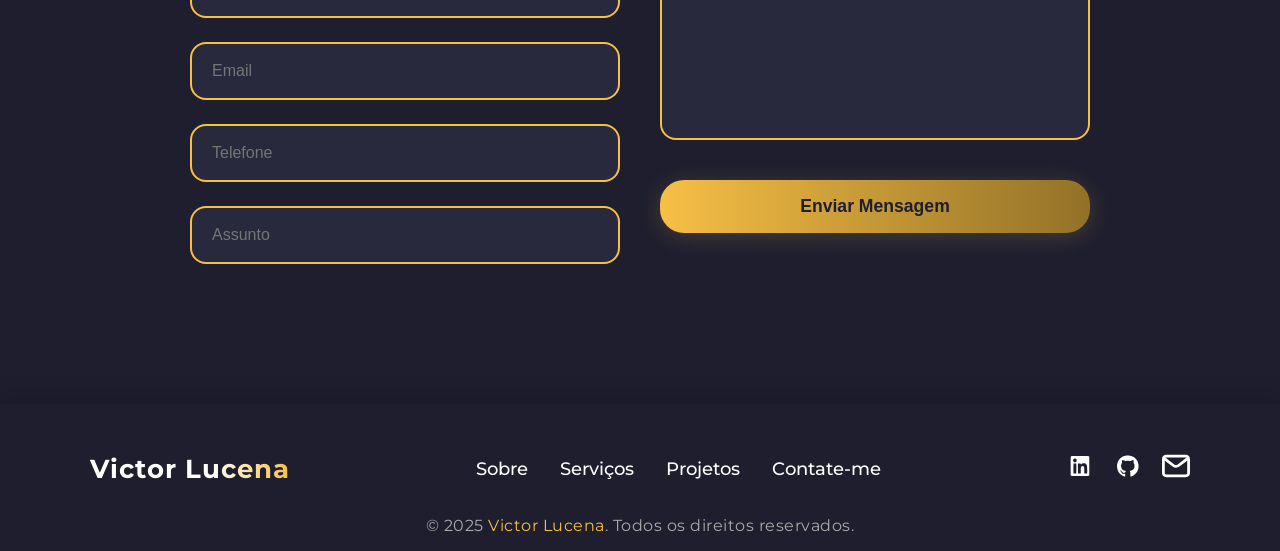
==== commit d4ca7fcd: "Update portfólio - v2" ====
--- a/index.html
+++ b/index.html
@@ -3,7 +3,6 @@
 <head>
     <meta charset="UTF-8">
     <meta name="viewport" content="width=device-width, initial-scale=1.0">
-    <link rel="icon" href="./img/projetos/favicon-32x32.png">
     <title>Portfólio</title>
     <link rel="stylesheet" href="./Css/style.css">
     <link rel="stylesheet" href="https://cdn.jsdelivr.net/npm/swiper@11/swiper-bundle.min.css"/>
@@ -24,10 +23,10 @@
       <a href="#contato">Contate-me</a>
     </nav>
     <div class="header-social">
-      <a href="https://www.linkedin.com/" target="_blank" aria-label="LinkedIn">
+      <a href="https://www.linkedin.com/in/victor-lucena-11bb66247/" target="_blank" aria-label="LinkedIn">
         <img src="./Img/social/linkedin.svg" alt="LinkedIn" />
       </a>
-      <a href="https://github.com/" target="_blank" aria-label="GitHub">
+      <a href="https://github.com/LucenaVicc" target="_blank" aria-label="GitHub">
         <img src="./Img/social/github.svg" alt="GitHub" />
       </a>
       <a href="mailto:victorlucena34@gmail.com" aria-label="E-mail">
@@ -42,11 +41,11 @@
         <h1>Victor Lucena</h1>
         <h2 id="subtitle"><span id="typed"></span><span class="cursor"></span></h2>
         <p>
-          Sou <strong>Victor</strong>, desenvolvedor Front-End do Rio de Janeiro, com domínio em <strong>HTML</strong>, <strong>CSS</strong> e <strong>JavaScript</strong>. Tenho perfil multidisciplinar, integrando
+          Sou <strong>Victor</strong>, desenvolvedor Front-End do Rio de Janeiro, com domínio em <strong>HTML</strong>, <strong>CSS</strong> e <strong>JavaScript</strong>. Tenho perfil multidisciplinar, integrando 
           <strong>UI/UX Design</strong>, <strong>Design Gráfico</strong>, <strong>Modelagem 3D</strong>, <strong>Edição de Vídeo</strong> e aplicações de <strong>Inteligência Artificial</strong> em fluxos criativos.
         </p>
         <p>
-          Meu trabalho é guiado por <strong>usabilidade</strong>, <strong>performance</strong> e <strong>estética</strong>. Busco transformar requisitos em interfaces funcionais, acessíveis e visualmente consistentes, utilizando
+          Meu trabalho é guiado por <strong>usabilidade</strong>, <strong>performance</strong> e <strong>estética</strong>. Busco transformar requisitos em interfaces funcionais, acessíveis e visualmente consistentes, utilizando 
           boas práticas de desenvolvimento e design responsivo.
         </p>
         <p>
@@ -127,7 +126,7 @@
       <p>Criação de Identidade Visual e Prototipagem</p>
     </div>
     <div class="servico-card" onclick="abrirModal('Site Sweet Cookies', './Img/projetos/site.png','Desenvolvimento do site Sweet Cookies, focado em experiência do usuário e design responsivo. Inclui detalhes sobre o layout, cores e funcionalidades.')">
-      <img src="./Img/projetos/sweetsitee.svg" alt="Projeto 2">
+      <img src="./Img/projetos/Chip Padrão.png" alt="Projeto 2">
       <h3>Site Sweet Cookies</h3>
       <p>Descrição breve do projeto 2.</p>
     </div>
@@ -141,13 +140,18 @@
       <h3>Prototipagem Pop Soda</h3>
       <p>Prototipagem e UI</p>
     </div>
-    <div class="servico-card" onclick="abrirModal('Prototipagem e criação de logo', 'Img/projetos/portalfonte.png', 'Prototipagem e criação de logo para o projeto Portal fonte, com foco em usabilidade e logo para a faculdade.')">
-      <img src="./Img/projetos/logouni.svg" alt="Projeto 4">
+    <div class="servico-card" onclick="abrirModal('Prototipagem e criação de logo', '/Img/projetos/portalfonte.svg', 'Prototipagem e criação de logo para o projeto Portal fonte, com foco em usabilidade e logo para a faculdade.')">
+      <img src="./Img/projetos/logouni.svg" alt="Projeto 5">
       <h3>Prototipagem e criação de logo</h3>
       <p>Prototipagem e Logo</p>
     </div>
-  </div>
-
+    <div class="servico-card" onclick="abrirModal('Projeto RADAR', '/Img/projetos/site_radar.png', 'Prototipagem e liderança com equipe de front na criação de logo para o projeto RADAR, com foco em usabilidade e logo para o projeto.')">
+      <img src="./Img/projetos/radar.png" alt="Projeto 8"> 
+      <h3>Projeto RADAR</h3>
+      <p>Prototipagem e Logo</p>
+    </div>
+  </div>
+  
 </section>
  <center>
     <a href="https://github.com/LucenaVicc" target="_blank" class="veja-mais">Veja mais no GitHub →</a>
@@ -168,7 +172,7 @@
 <section id="contato" class="contato-section">
   <h1><span style="color:#fff;">Contate</span><span style="color:#F7BF45;">Me</span></h1>
 
-  <form
+  <form 
     class="contato-form"
     id="formContato"
     action="https://formsubmit.co/victorlucena34@gmail.com"
@@ -256,10 +260,10 @@
       <a href="#contato">Contate-me</a>
     </nav>
     <div class="footer-social">
-      <a href="https://www.linkedin.com/" target="_blank" aria-label="LinkedIn">
+      <a href="https://www.linkedin.com/in/victor-lucena-11bb66247/" target="_blank" aria-label="LinkedIn">
         <img src="./Img/social/linkedin.svg" alt="LinkedIn" />
       </a>
-      <a href="https://github.com/" target="_blank" aria-label="GitHub">
+      <a href="https://github.com/LucenaVicc" target="_blank" aria-label="GitHub">
         <img src="./Img/social/github.svg" alt="GitHub" />
       </a>
       <a href="mailto:victorlucena34@gmail.com" aria-label="E-mail">
@@ -275,4 +279,4 @@
 <script src="https://cdn.jsdelivr.net/npm/swiper@11/swiper-bundle.min.js"></script>
 <script src="./Javascript/script.js"></script>
 </body>
-</html>
+</html>
--- a/Css/style.css
+++ b/Css/style.css
@@ -3,7 +3,8 @@
   font-family: 'Montserrat', Arial, sans-serif;
   color: #fff;
   background: radial-gradient(circle at bottom, #1E1E2F 20%, #000000 100%);
-
+    overflow-x: flex;
+  overflow-y: flex;
 }
 body::before {
   content: "";
@@ -20,6 +21,7 @@
   animation: halftoneMove 2s linear infinite;
   pointer-events: 100%;
   z-index: -5;
+  
 }
 
 @keyframes halftoneMove {
@@ -78,7 +80,7 @@
   font-weight: 500;
   transition: color 0.2s;
   position: relative;
-
+  
 }
 
 .header-nav a::after {
@@ -233,7 +235,7 @@
   display: flex;
   justify-content: center;
   margin-top: 2rem;
-
+  
 }
 
 .intro-photo {
@@ -248,17 +250,25 @@
   border-radius: 50%;
   border: 4px solid #F7BF45;
   box-shadow: 0 4px 16px rgba(0,0,0,0.3);
-
+  
 }
 /* Habilidades Swiper */
 .habilidades-swiper {
-  height: 10vw;
+  height: 20vw;
   width: 100vw;
   margin: 0;
   max-width: none;
-  border-radius: 0;
-  padding: 0;
-}
+  border-radius: 100;
+  padding: 10;
+}
+
+@media (max-width: 900px) {
+  .habilidades-swiper {
+    width: auto;
+    height: auto;
+  }
+}
+
 .swiper-slide {
   background: #29293D;
   color: #ffffff;
@@ -309,6 +319,8 @@
   font-size: 2.5rem;
   margin-bottom: 2rem;
 }
+
+
 
 /* Cards de serviços */
 .servicos-cards {
@@ -397,7 +409,7 @@
   text-align: center;
   transform: scale(0.8) rotateY(30deg);
   opacity: 0;
-  transition:
+  transition: 
     transform 0.5s cubic-bezier(.25,.8,.25,1),
     opacity 0.5s cubic-bezier(.25,.8,.25,1);
 }
@@ -405,7 +417,7 @@
 .modal.show .modal-content {
   transform: scale(1) rotateY(0deg);
   opacity: 1;
-
+  
 }
 
 .close {
@@ -424,7 +436,7 @@
 
 .servico-card {
   color: #fff;
-
+  
 }
 
 /* Área de Contato */
@@ -634,95 +646,4 @@
    background: linear-gradient(10deg, #96701d 10%, #F7BF45 100%);
 }
 
-@media (max-width: 480px) {
-  body {
-    font-size: 15px;
-    padding: 0 8px;
-  }
-
-  .intro {
-    flex-direction: column;
-    gap: 24px;
-    padding: 0;
-    margin: 2rem 0;
-  }
-
-  .intro h1 {
-    font-size: 2rem;
-  }
-
-  .intro h2 {
-    font-size: 1rem;
-    white-space: normal;
-  }
-
-  .intro-photo img {
-    width: 160px;
-    height: 160px;
-    margin: 0 auto;
-  }
-
-  .header-container,
-  .footer-container {
-    padding: 0 16px;
-    flex-direction: column;
-    text-align: center;
-  }
-
-  .header-nav,
-  .footer-nav {
-    flex-wrap: wrap;
-    justify-content: center;
-    gap: 12px;
-  }
-
-  .header-social,
-  .footer-social {
-    justify-content: center;
-  }
-
-  .servicos-cards {
-    flex-direction: column;
-    gap: 24px;
-    padding: 0 16px;
-  }
-
-  .servico-card {
-    width: 90%;
-  }
-
-  .swiper-slide {
-    width: 140px;
-    height: 140px;
-  }
-
-  .swiper-slide img {
-    max-width: 80px;
-    max-height: 80px;
-  }
-
-  .habilidades h1,
-  .projetos h1,
-  .swiper-servicos h1 {
-    font-size: 2rem;
-  }
-
-  .contato-section h1 {
-    font-size: 2.2rem;
-  }
-
-  .contato-form {
-    padding: 0 16px;
-  }
-
-  .modal-content {
-    width: 95%;
-    padding: 16px;
-  }
-
-  .veja-mais {
-    padding: 10px 20px;
-    font-size: 0.9rem;
-  }
-}
-
+
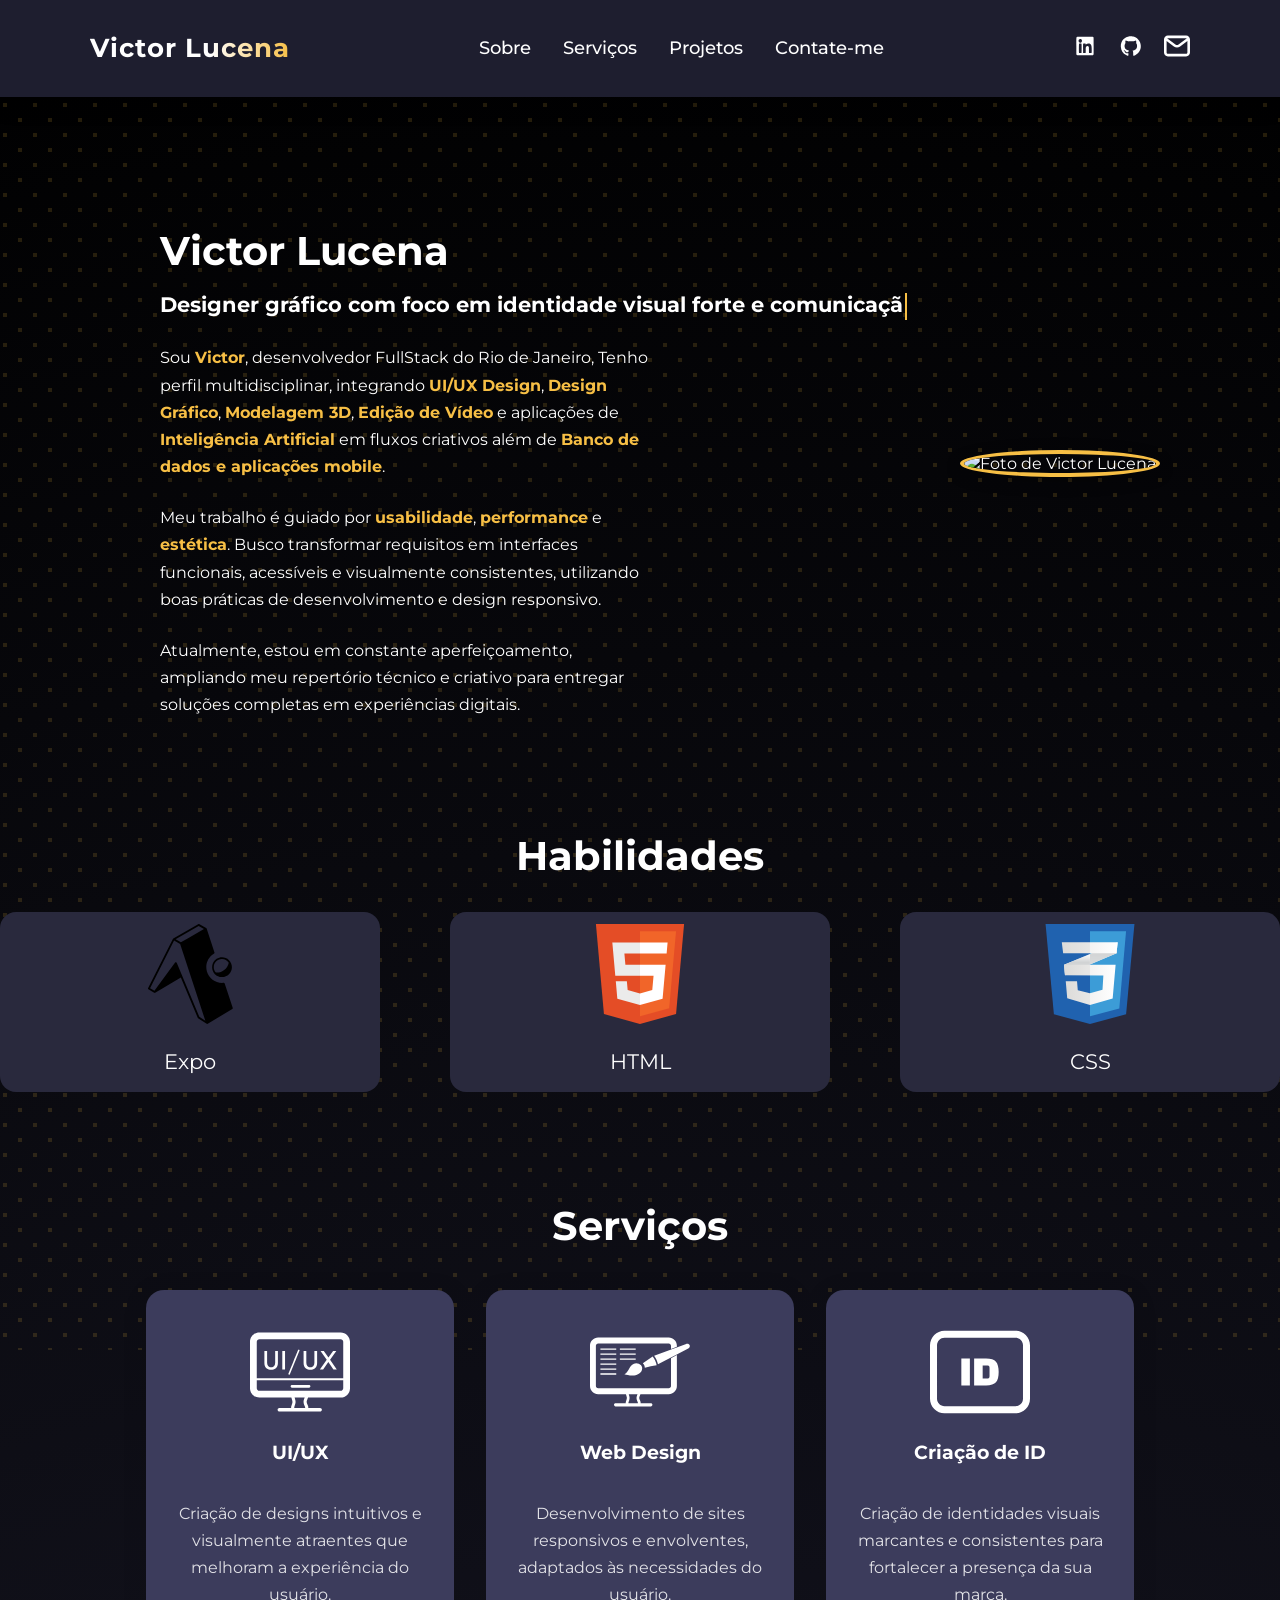
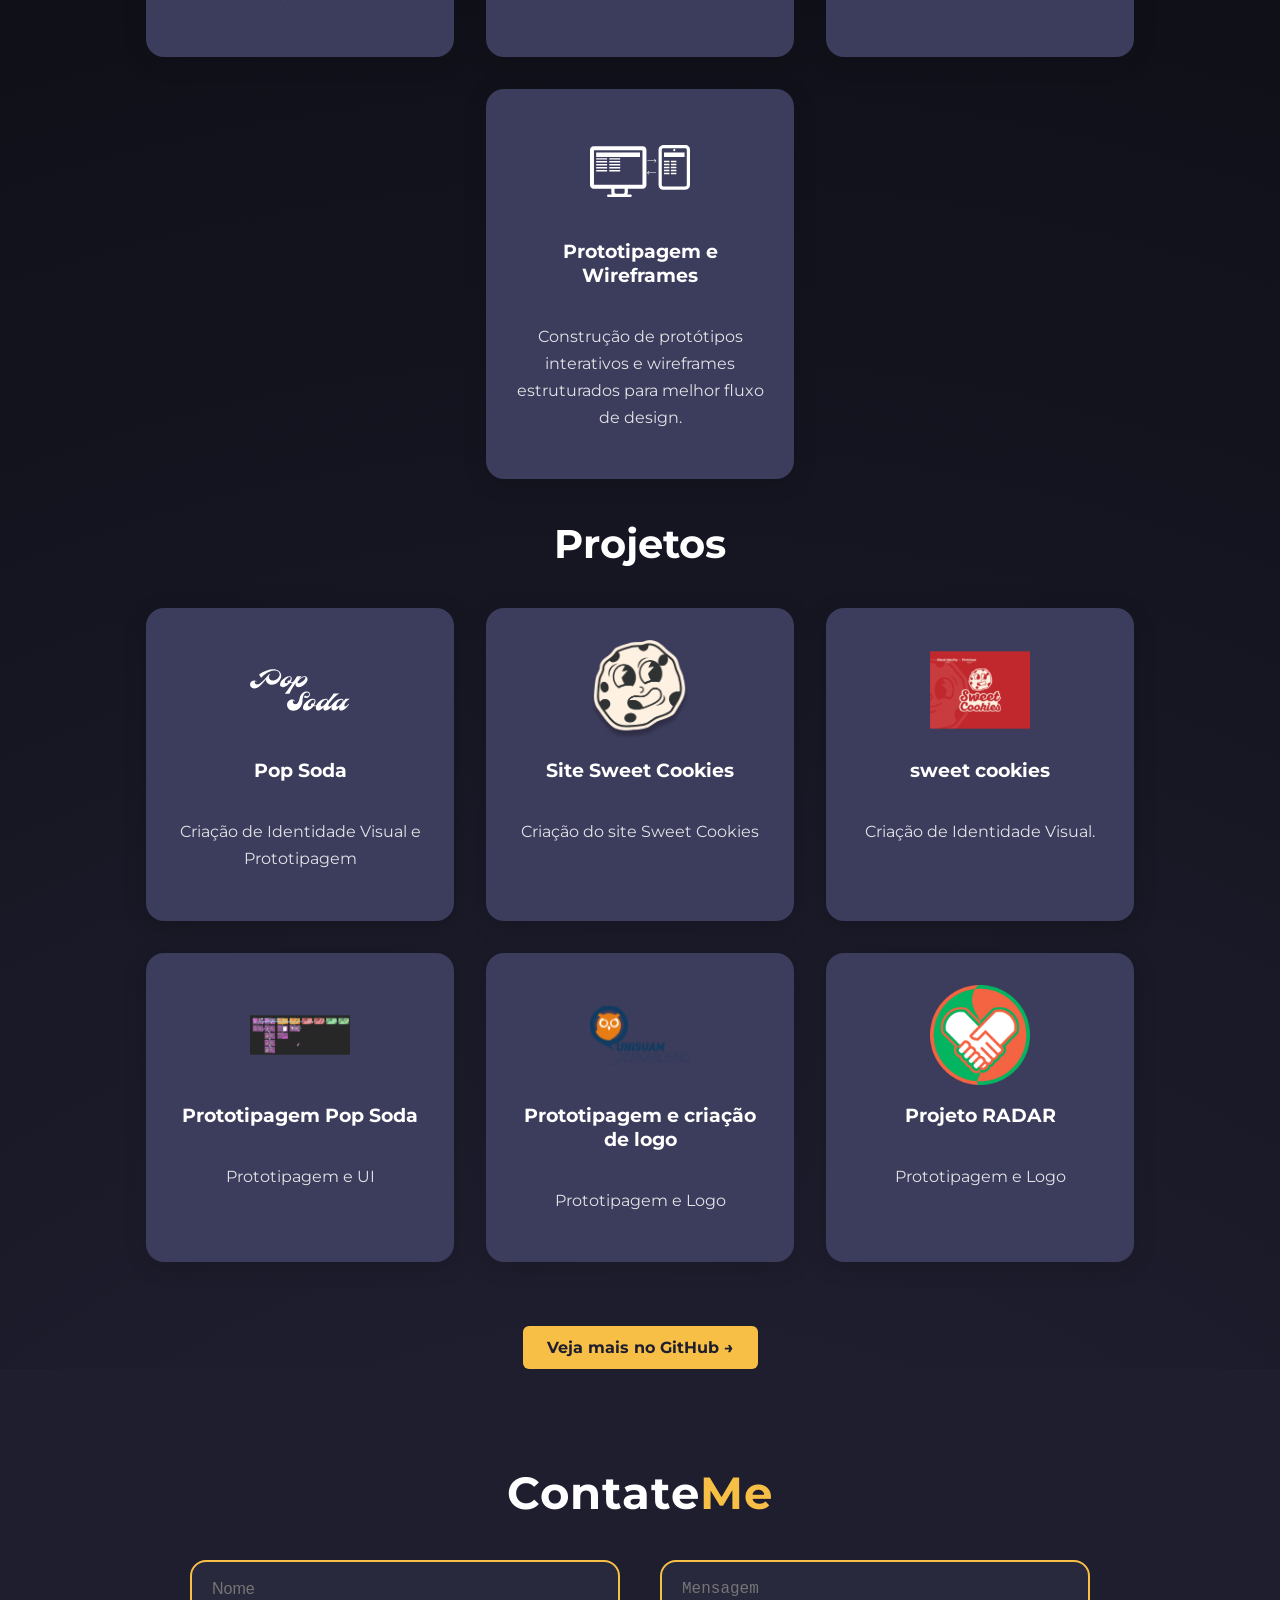
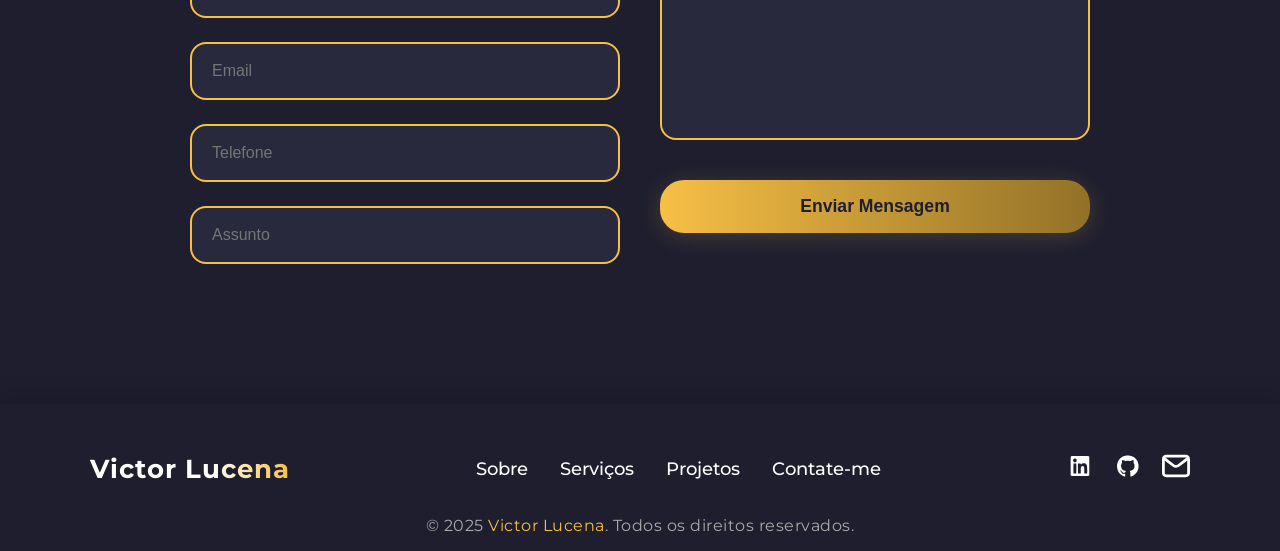
==== commit be22071a: "update" ====
--- a/index.html
+++ b/index.html
@@ -41,8 +41,8 @@
         <h1>Victor Lucena</h1>
         <h2 id="subtitle"><span id="typed"></span><span class="cursor"></span></h2>
         <p>
-          Sou <strong>Victor</strong>, desenvolvedor Front-End do Rio de Janeiro, com domínio em <strong>HTML</strong>, <strong>CSS</strong> e <strong>JavaScript</strong>. Tenho perfil multidisciplinar, integrando 
-          <strong>UI/UX Design</strong>, <strong>Design Gráfico</strong>, <strong>Modelagem 3D</strong>, <strong>Edição de Vídeo</strong> e aplicações de <strong>Inteligência Artificial</strong> em fluxos criativos.
+          Sou <strong>Victor</strong>, desenvolvedor FullStack do Rio de Janeiro,  Tenho perfil multidisciplinar, integrando 
+          <strong>UI/UX Design</strong>, <strong>Design Gráfico</strong>, <strong>Modelagem 3D</strong>, <strong>Edição de Vídeo</strong> e aplicações de <strong>Inteligência Artificial</strong> em fluxos criativos além de <strong>Banco de dados e aplicações mobile</strong>.
         </p>
         <p>
           Meu trabalho é guiado por <strong>usabilidade</strong>, <strong>performance</strong> e <strong>estética</strong>. Busco transformar requisitos em interfaces funcionais, acessíveis e visualmente consistentes, utilizando 
@@ -88,6 +88,22 @@
             <img src="./Img/swiper/adobe-after-effects-icon.svg" alt="After Effects" width="100" height="100">
             <p>After Effects</p>
           </div>
+          <div class="swiper-slide">
+            <img src="./Img/swiper/mysql-icon.svg" alt="After Effects" width="100" height="100">
+            <p>MySQL</p>
+          </div>
+          <div class="swiper-slide">
+            <img src="./Img/swiper/xampp-icon.svg" alt="After Effects" width="100" height="100">
+            <p>Xampp</p>
+          </div>
+          <div class="swiper-slide">
+            <img src="./Img/swiper/react-icon.svg" alt="After Effects" width="100" height="100">
+            <p>React Native</p>
+          </div>
+          <div class="swiper-slide">
+            <img src="./Img/swiper/expo-icon.svg" alt="After Effects" width="100" height="100">
+            <p>Expo</p>
+          </div>
         </div>
       </div>
     </section>
@@ -128,7 +144,7 @@
     <div class="servico-card" onclick="abrirModal('Site Sweet Cookies', './Img/projetos/site.png','Desenvolvimento do site Sweet Cookies, focado em experiência do usuário e design responsivo. Inclui detalhes sobre o layout, cores e funcionalidades.')">
       <img src="./Img/projetos/Chip Padrão.png" alt="Projeto 2">
       <h3>Site Sweet Cookies</h3>
-      <p>Descrição breve do projeto 2.</p>
+      <p>Criação do site Sweet Cookies</p>
     </div>
     <div class="servico-card" onclick="abrirModal('Sweet Cookies', './Img/projetos/sweetcookies.png', 'Criação de Identidade Visual para a marca Sweet Cookies, explorando tipografia, paleta de cores e elementos gráficos exclusivos.')">
       <img src="./Img/projetos/sweetcookies 12.svg" alt="Projeto 3">
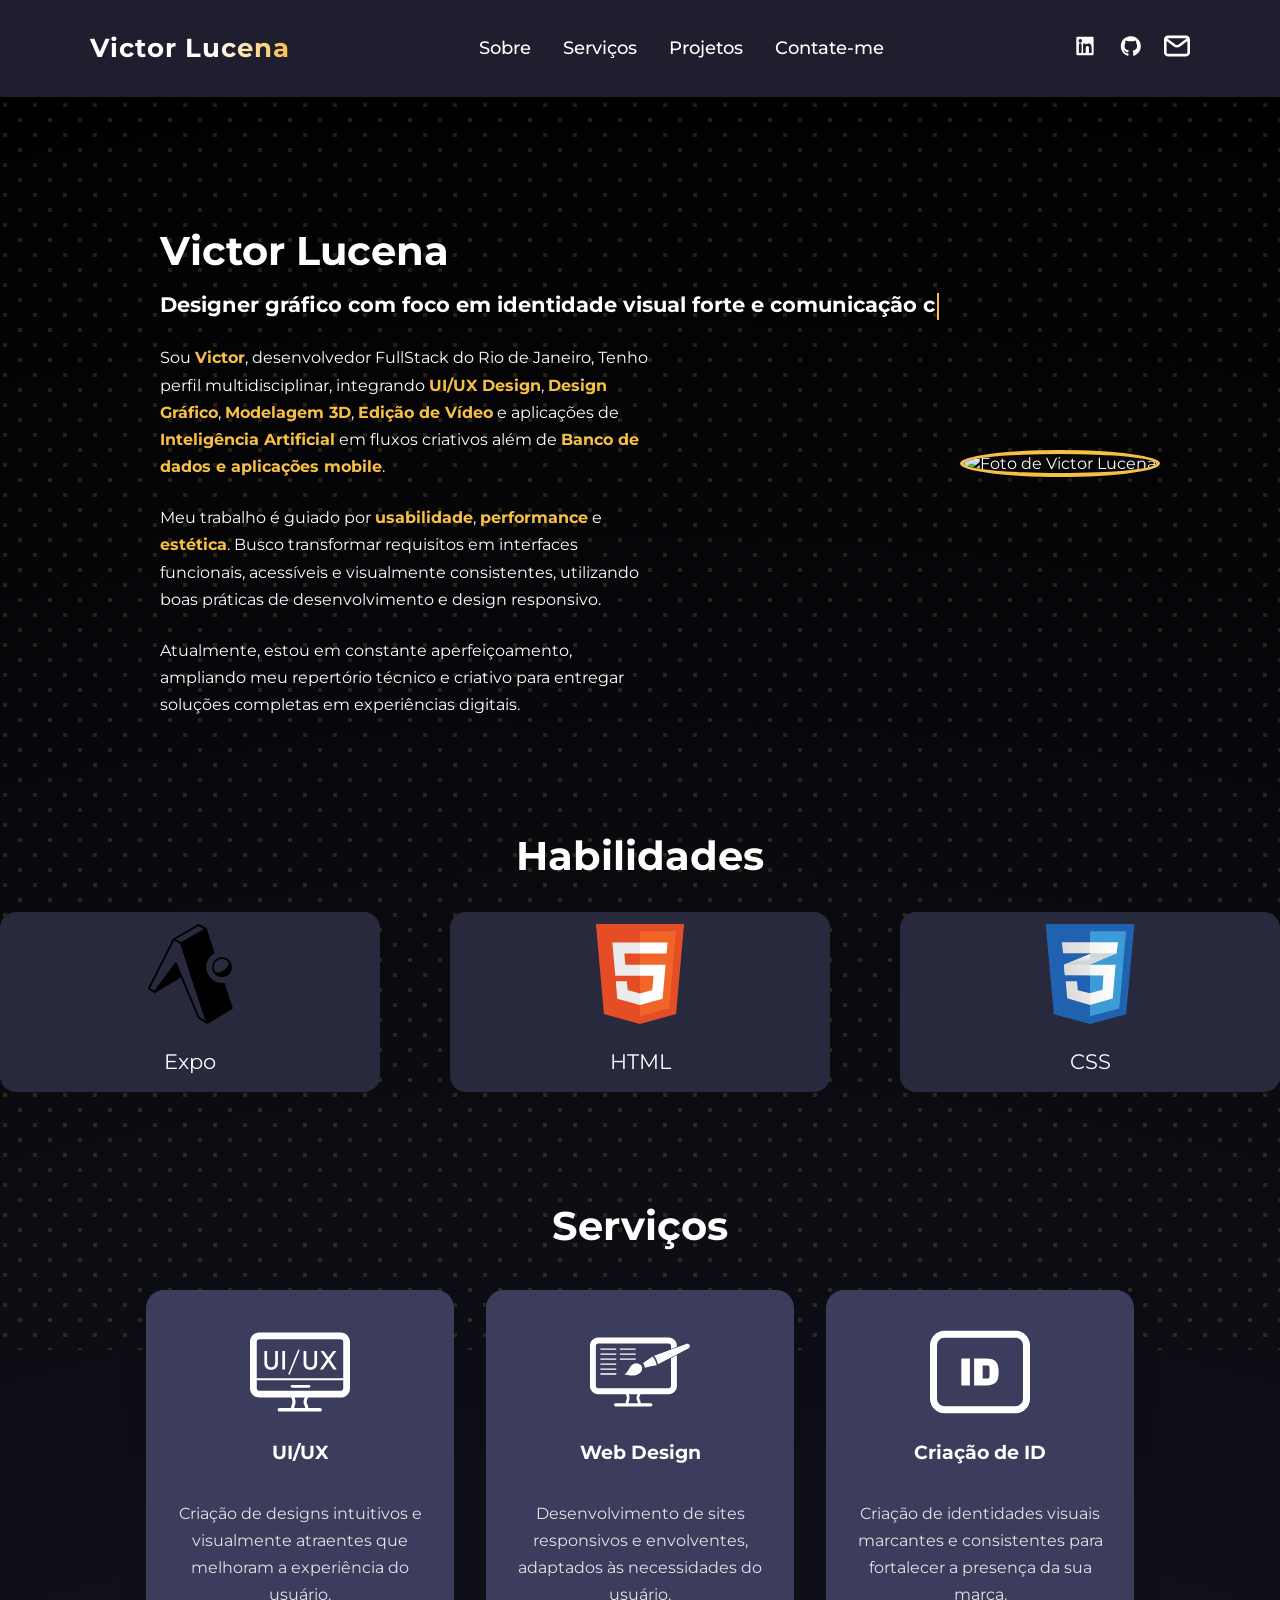
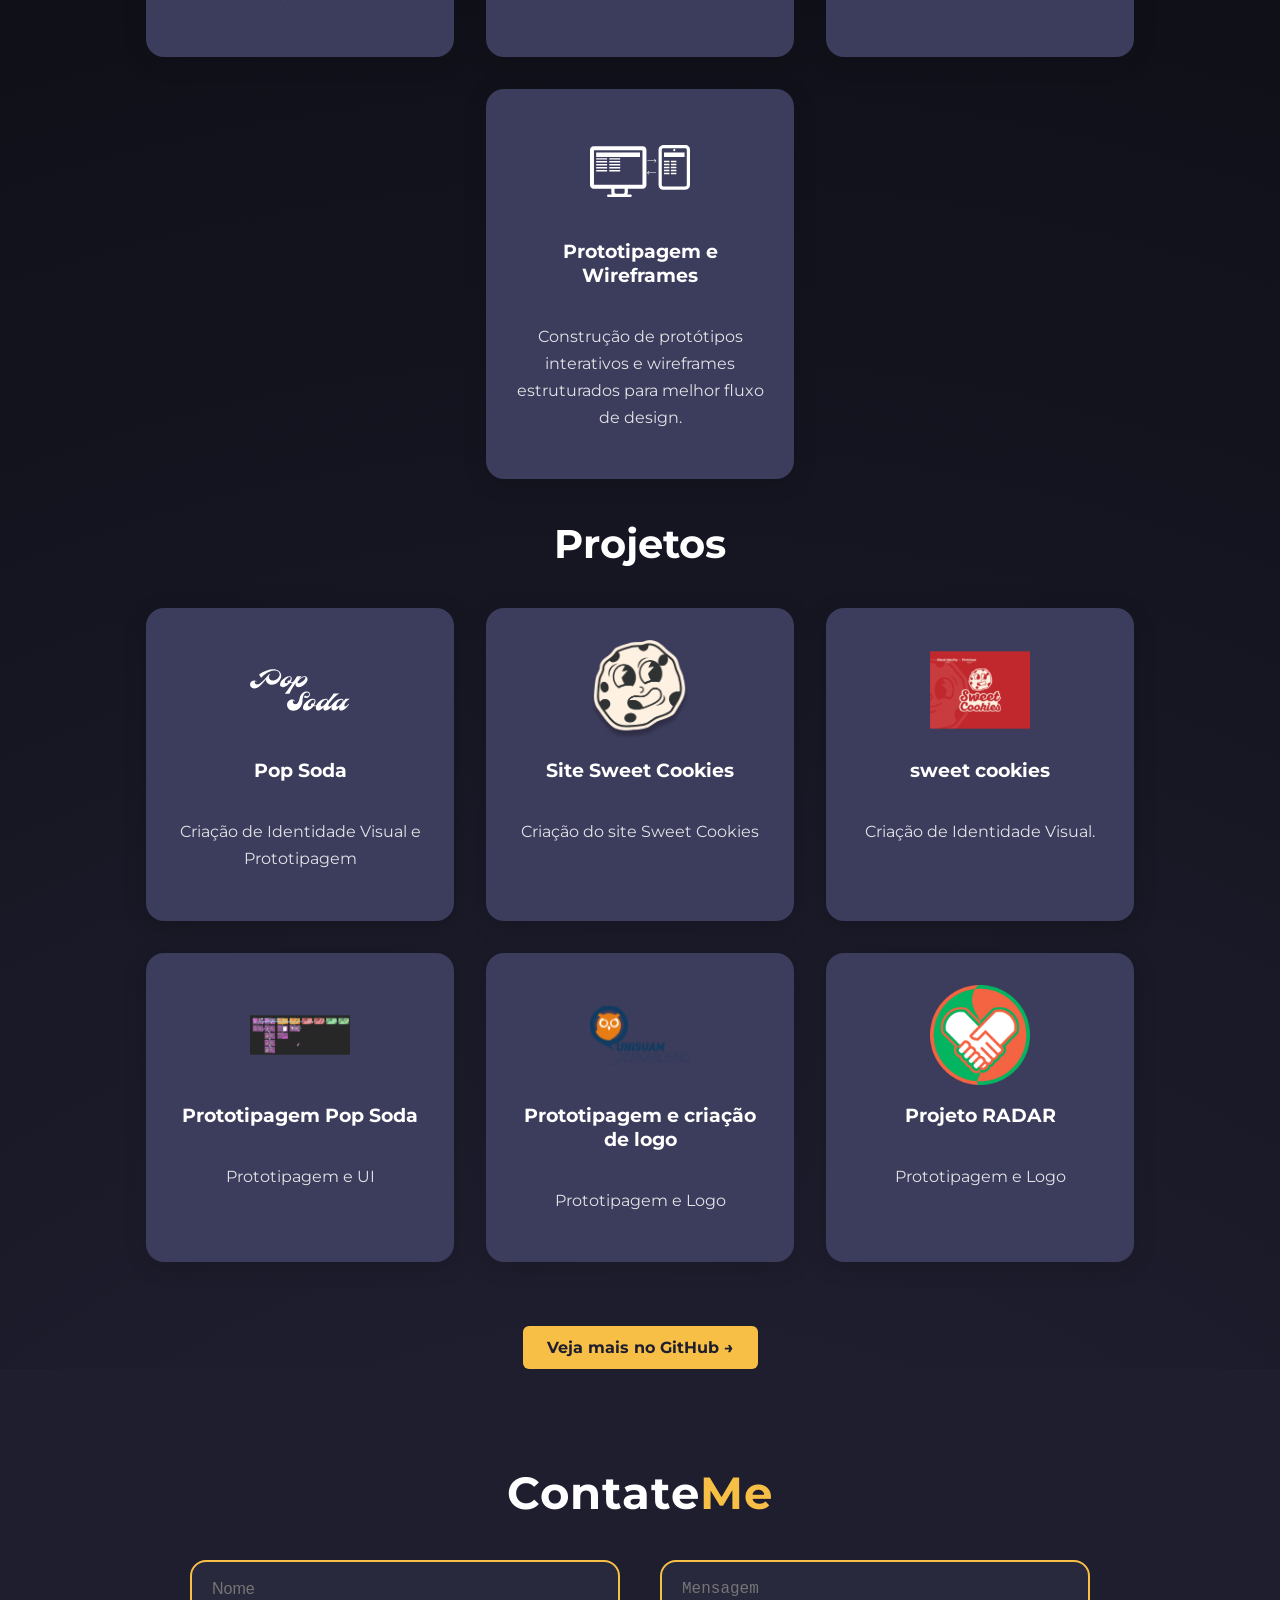
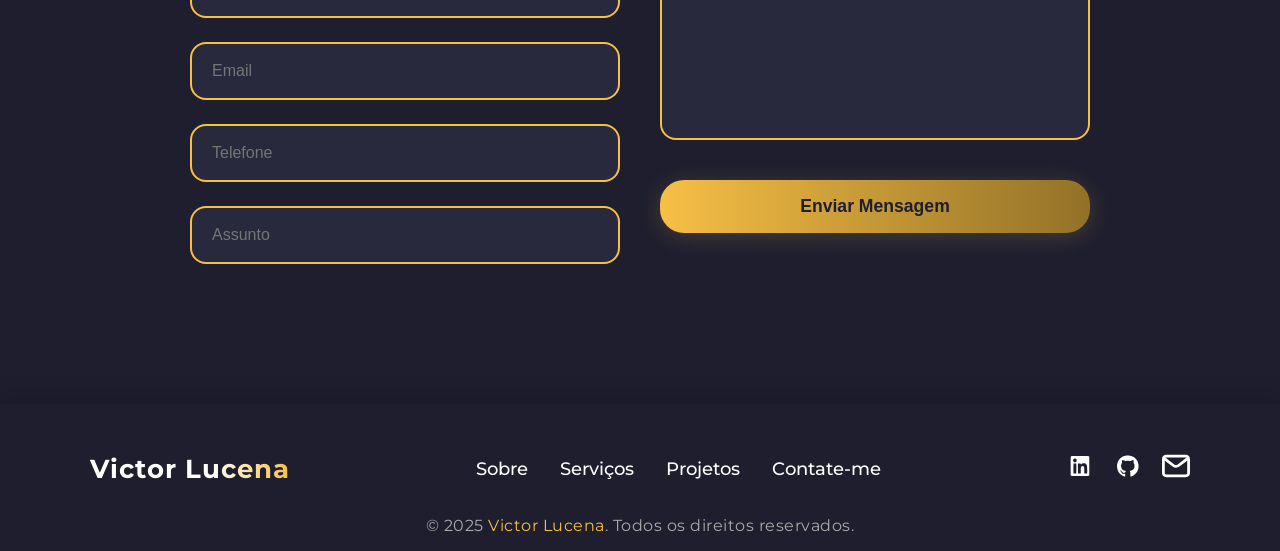
==== commit 3e2b49ea: "update2" ====
--- a/index.html
+++ b/index.html
@@ -156,12 +156,12 @@
       <h3>Prototipagem Pop Soda</h3>
       <p>Prototipagem e UI</p>
     </div>
-    <div class="servico-card" onclick="abrirModal('Prototipagem e criação de logo', '/Img/projetos/portalfonte.svg', 'Prototipagem e criação de logo para o projeto Portal fonte, com foco em usabilidade e logo para a faculdade.')">
+    <div class="servico-card" onclick="abrirModal('Prototipagem e criação de logo', '/Img/projetos/portalfonte.png', 'Prototipagem e criação de logo para o projeto Portal fonte, com foco em usabilidade e logo para a faculdade.')">
       <img src="./Img/projetos/logouni.svg" alt="Projeto 5">
       <h3>Prototipagem e criação de logo</h3>
       <p>Prototipagem e Logo</p>
     </div>
-    <div class="servico-card" onclick="abrirModal('Projeto RADAR', '/Img/projetos/site_radar.png', 'Prototipagem e liderança com equipe de front na criação de logo para o projeto RADAR, com foco em usabilidade e logo para o projeto.')">
+    <div class="servico-card" onclick="abrirModal('Projeto RADAR', '/Img/projetos/siteradar.png', 'Prototipagem e liderança com equipe de front na criação de logo para o projeto RADAR, com foco em usabilidade e logo para o projeto.')">
       <img src="./Img/projetos/radar.png" alt="Projeto 8"> 
       <h3>Projeto RADAR</h3>
       <p>Prototipagem e Logo</p>
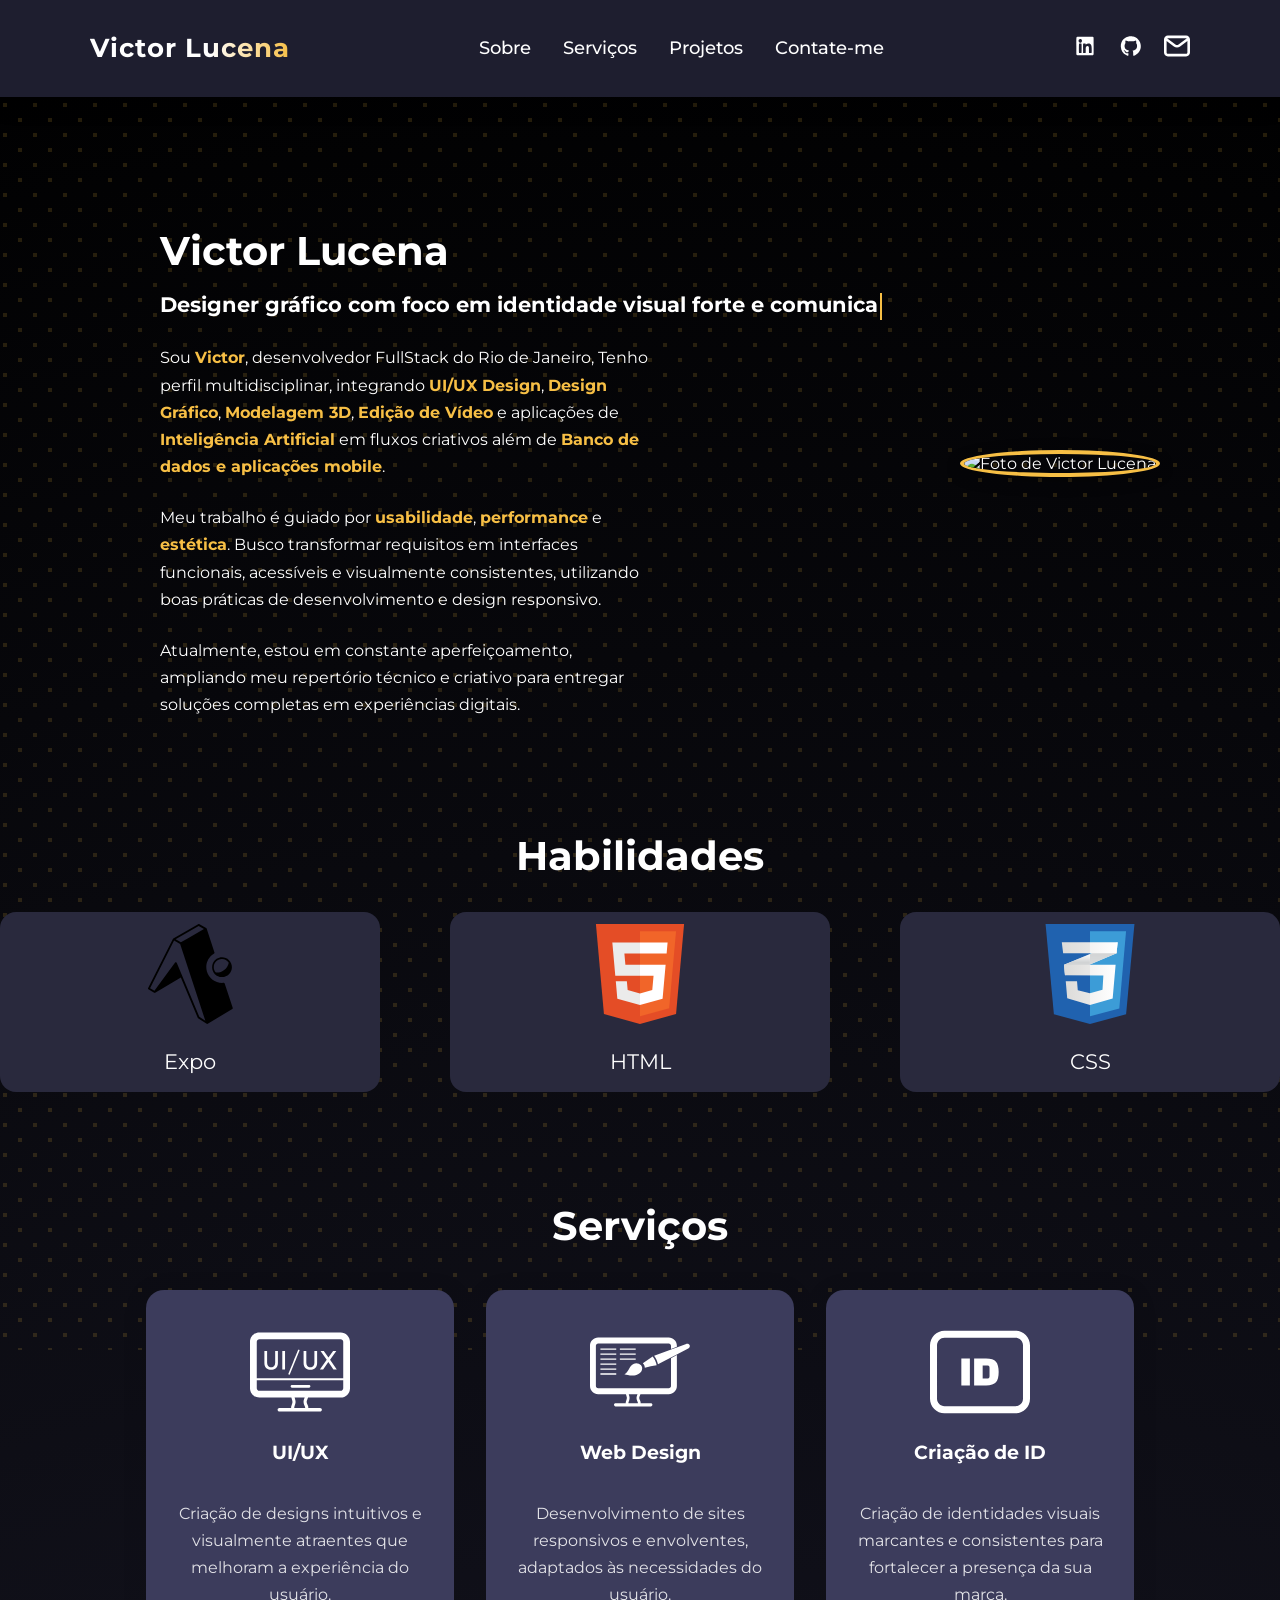
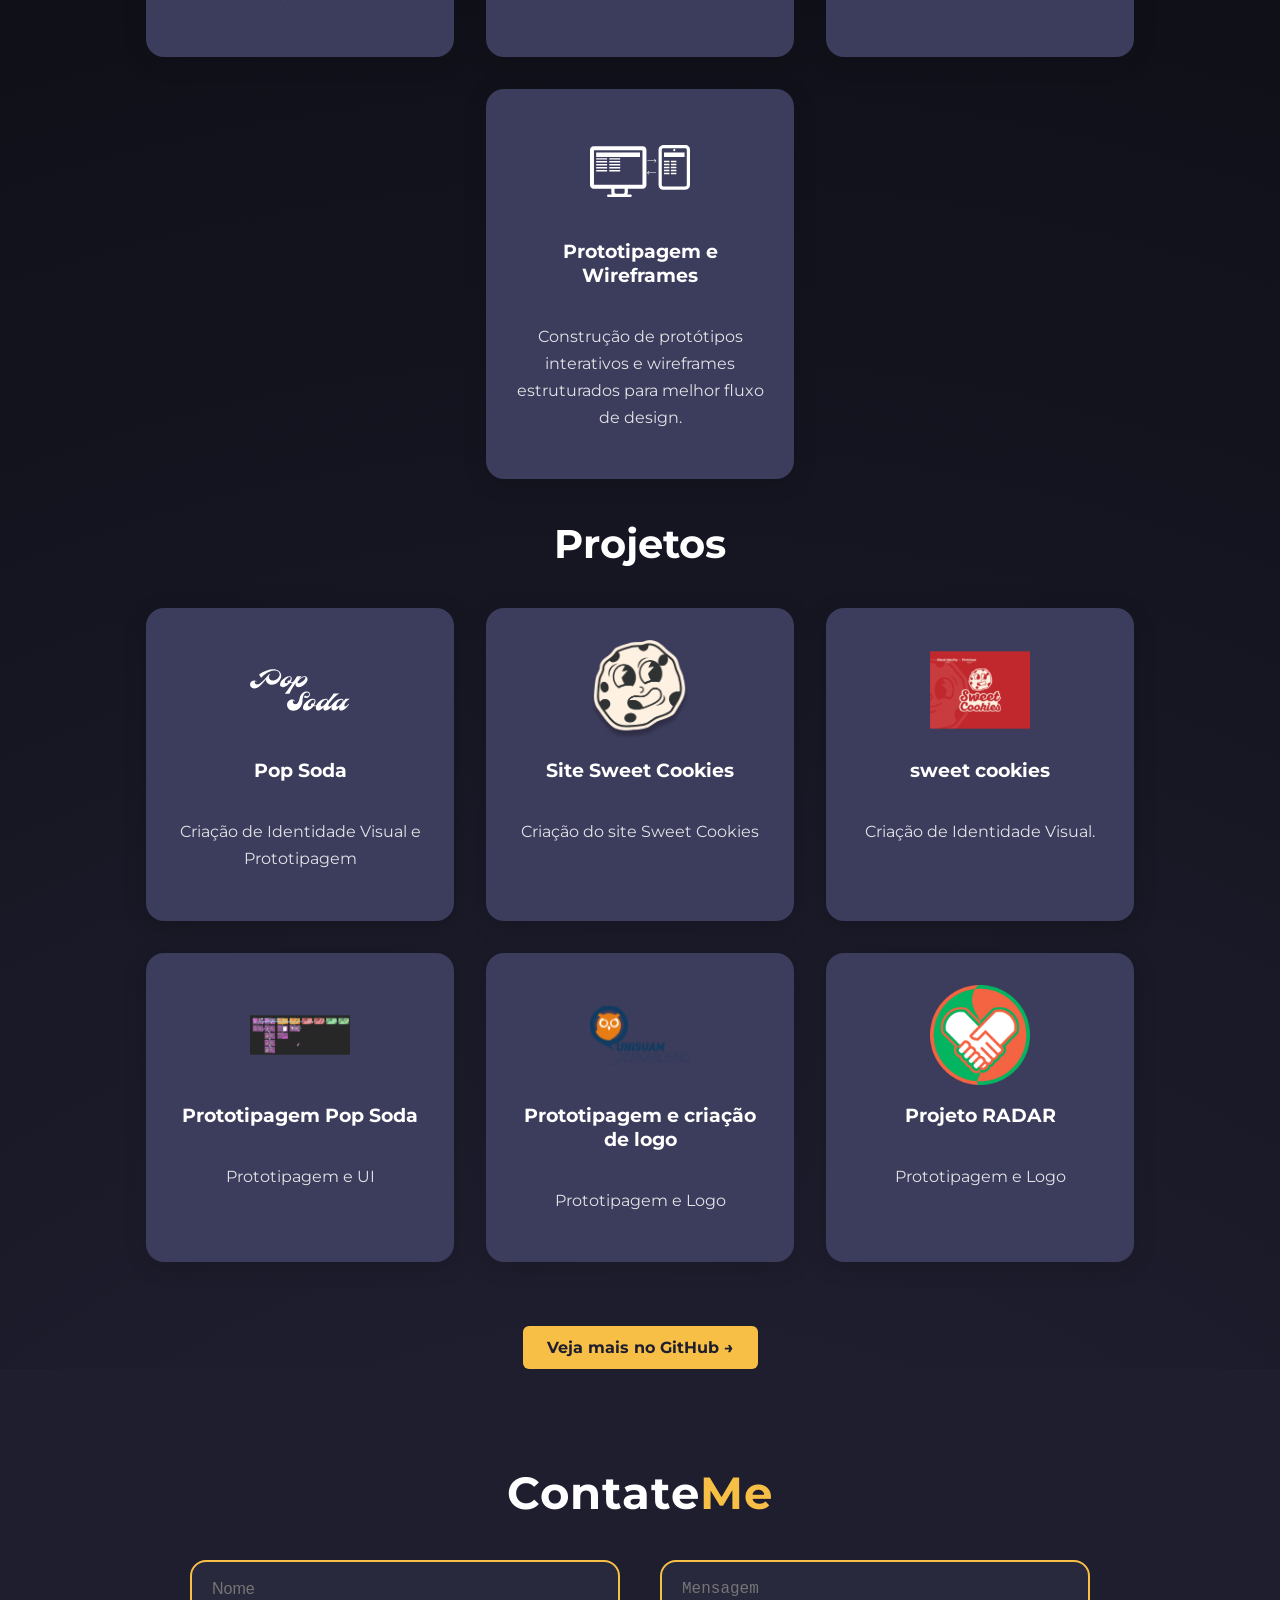
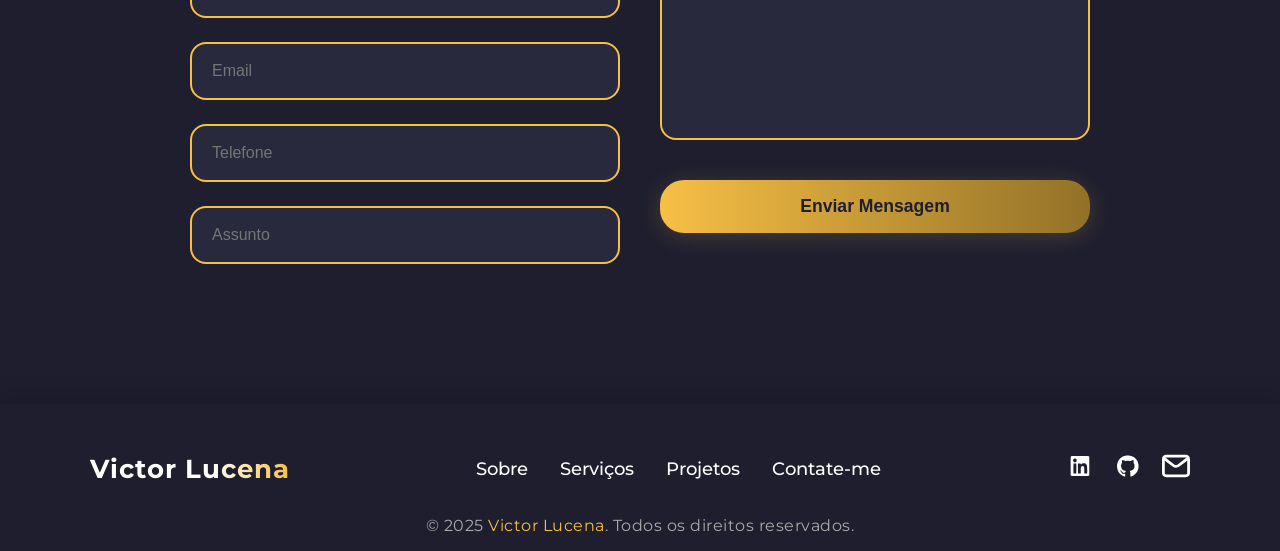
==== commit 73dbffd7: "Update image paths in service cards" ====
--- a/index.html
+++ b/index.html
@@ -156,12 +156,12 @@
       <h3>Prototipagem Pop Soda</h3>
       <p>Prototipagem e UI</p>
     </div>
-    <div class="servico-card" onclick="abrirModal('Prototipagem e criação de logo', '/Img/projetos/portalfonte.png', 'Prototipagem e criação de logo para o projeto Portal fonte, com foco em usabilidade e logo para a faculdade.')">
+    <div class="servico-card" onclick="abrirModal('Prototipagem e criação de logo', './Img/projetos/portalfonte.png', 'Prototipagem e criação de logo para o projeto Portal fonte, com foco em usabilidade e logo para a faculdade.')">
       <img src="./Img/projetos/logouni.svg" alt="Projeto 5">
       <h3>Prototipagem e criação de logo</h3>
       <p>Prototipagem e Logo</p>
     </div>
-    <div class="servico-card" onclick="abrirModal('Projeto RADAR', '/Img/projetos/siteradar.png', 'Prototipagem e liderança com equipe de front na criação de logo para o projeto RADAR, com foco em usabilidade e logo para o projeto.')">
+    <div class="servico-card" onclick="abrirModal('Projeto RADAR', './Img/projetos/siteradar.png', 'Prototipagem e liderança com equipe de front na criação de logo para o projeto RADAR, com foco em usabilidade e logo para o projeto.')">
       <img src="./Img/projetos/radar.png" alt="Projeto 8"> 
       <h3>Projeto RADAR</h3>
       <p>Prototipagem e Logo</p>
@@ -295,4 +295,4 @@
 <script src="https://cdn.jsdelivr.net/npm/swiper@11/swiper-bundle.min.js"></script>
 <script src="./Javascript/script.js"></script>
 </body>
-</html>+</html>
